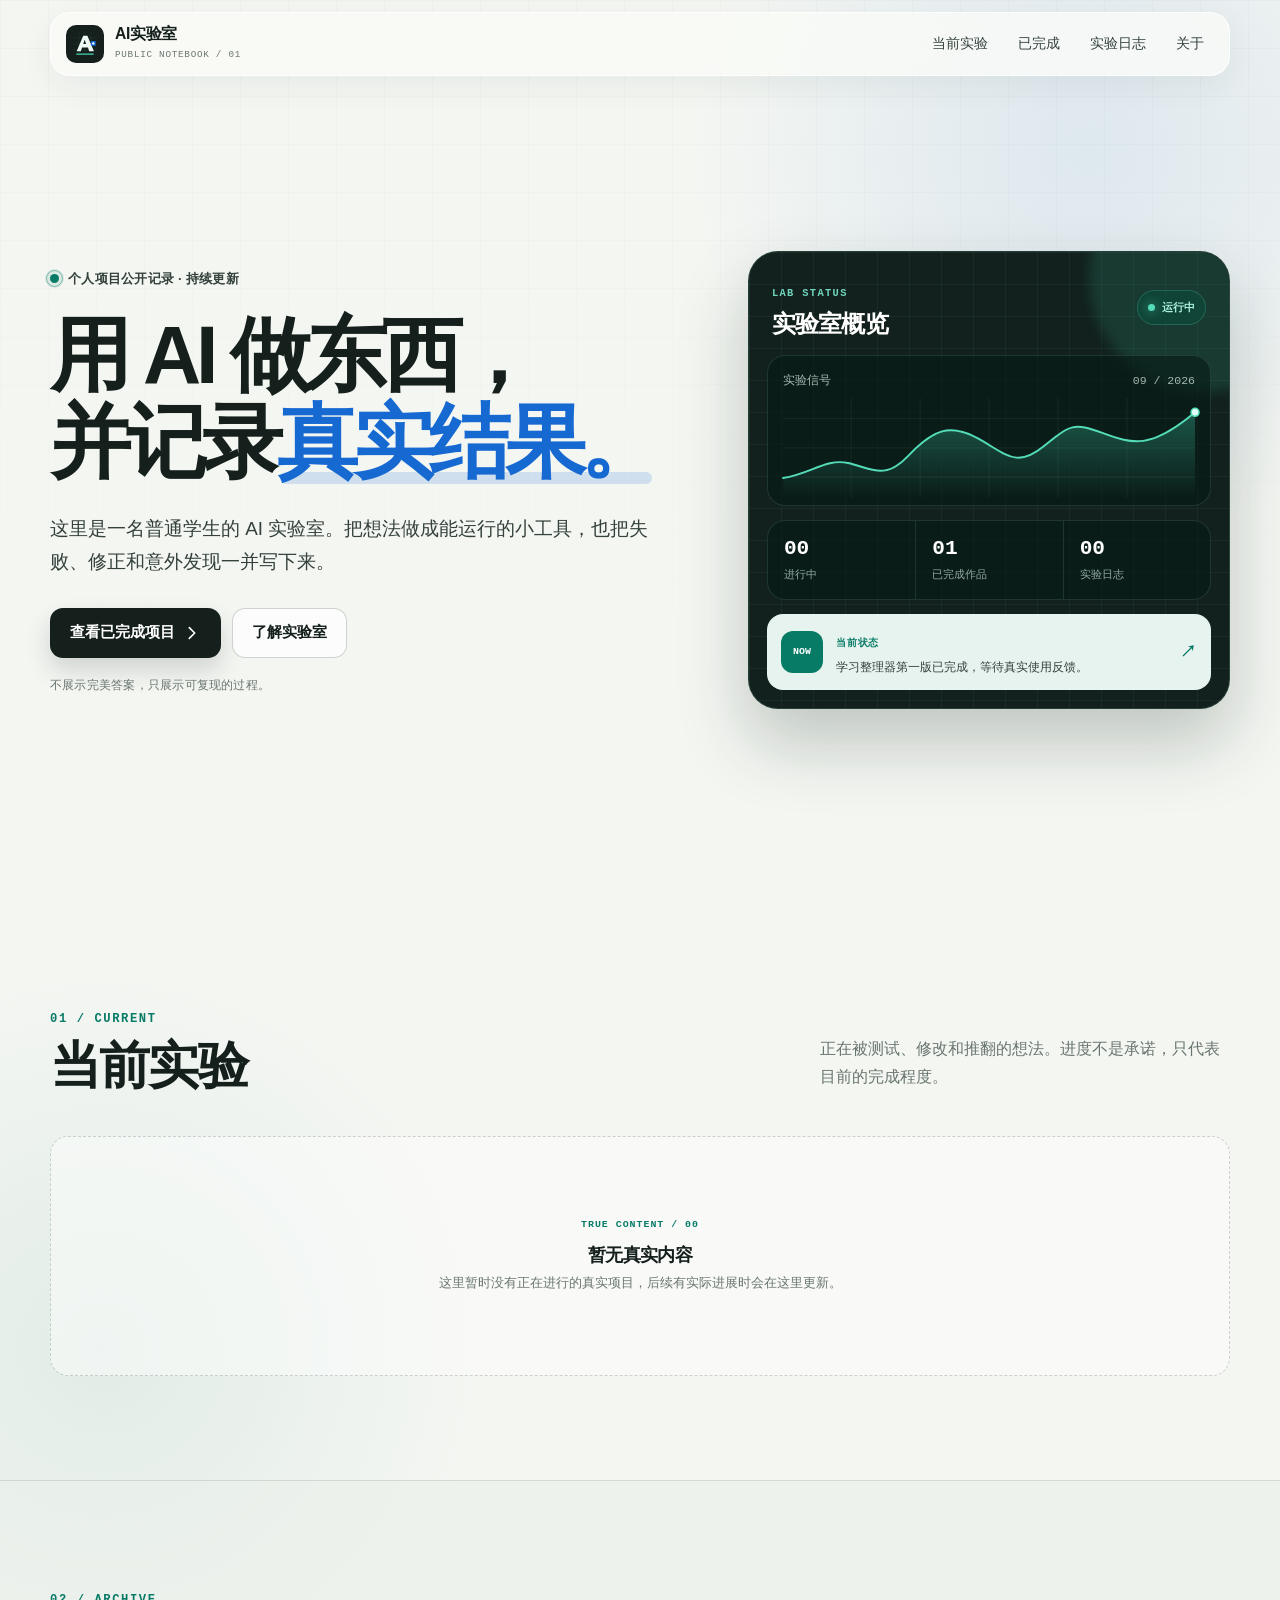
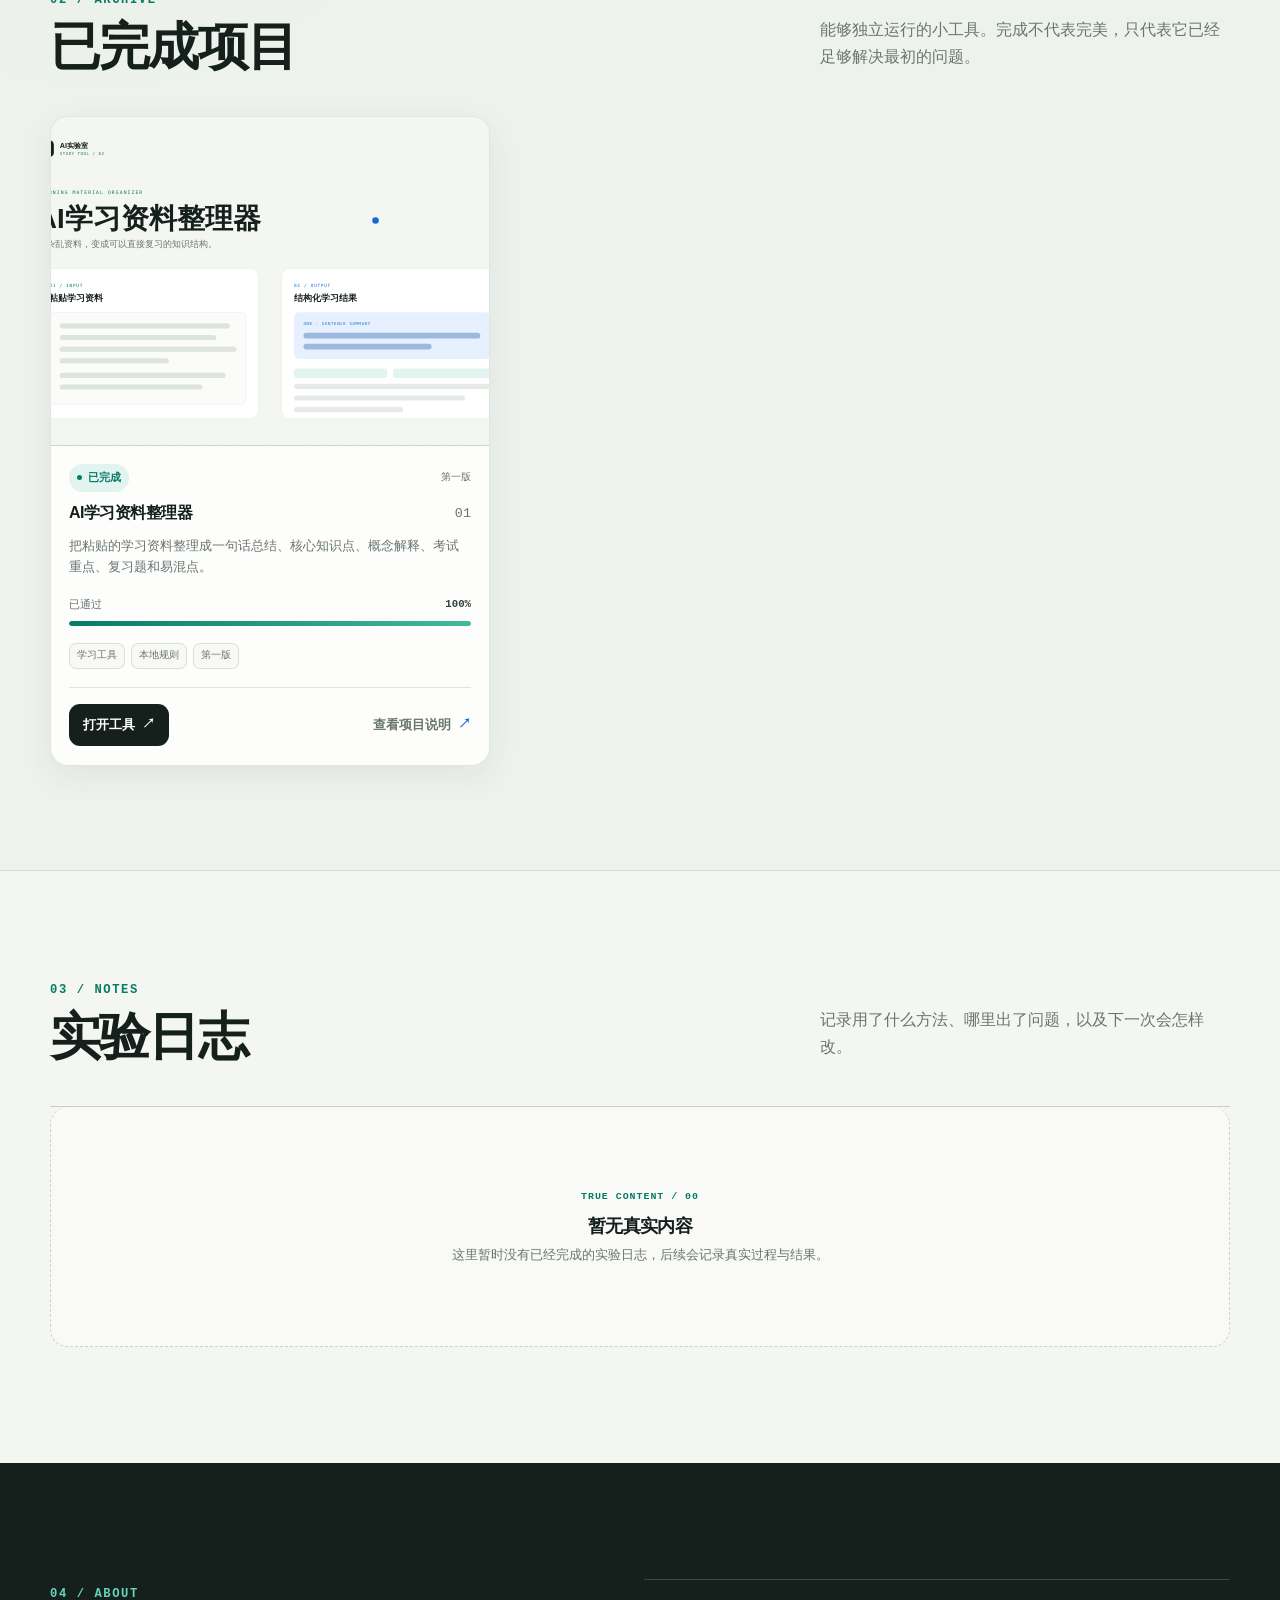
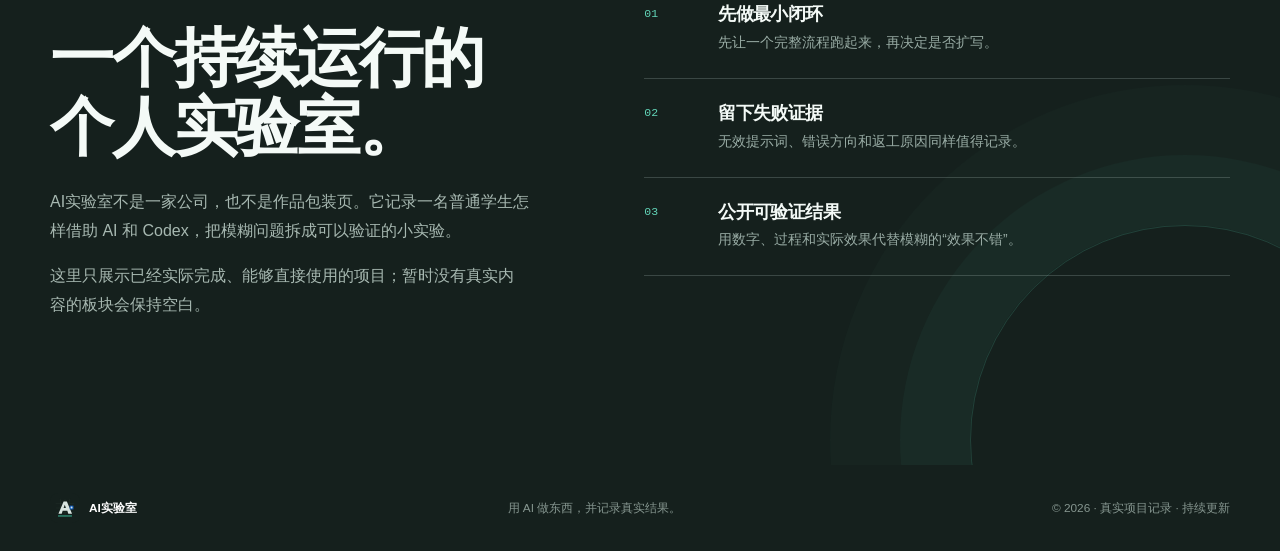
==== index.html @ aa726ea4 "Add files via upload" ====
<!doctype html>
<html lang="zh-CN">
<head>
  <meta charset="utf-8">
  <meta name="viewport" content="width=device-width, initial-scale=1">
  <meta name="theme-color" content="#f4f6f2">
  <meta name="description" content="AI实验室：用 AI 做东西，并记录真实结果。">
  <title>AI实验室｜用 AI 做东西，并记录真实结果</title>
  <link rel="icon" href="assets/logo-mark.svg" type="image/svg+xml">
  <link rel="stylesheet" href="styles.css">
</head>
<body>
  <a class="skip-link" href="#main-content">跳到主要内容</a>

  <div class="page-grid" aria-hidden="true"></div>

  <header class="site-header" id="top">
    <div class="container nav-wrap">
      <a class="brand" href="#home" aria-label="AI实验室首页">
        <img src="assets/logo-mark.svg" width="38" height="38" alt="">
        <span class="brand-text">
          <strong>AI实验室</strong>
          <small>PUBLIC NOTEBOOK / 01</small>
        </span>
      </a>

      <button class="menu-toggle" type="button" aria-expanded="false" aria-controls="site-nav">
        <span>目录</span>
        <svg viewBox="0 0 24 24" aria-hidden="true">
          <path d="M4 7h16M4 12h16M4 17h16"></path>
        </svg>
      </button>

      <nav class="site-nav" id="site-nav" aria-label="主导航">
        <a href="#projects">当前实验</a>
        <a href="#completed">已完成</a>
        <a href="#logs">实验日志</a>
        <a href="#about">关于</a>
      </nav>
    </div>
  </header>

  <main id="main-content">
    <section class="hero section-shell" id="home" aria-labelledby="hero-title">
      <div class="container hero-grid">
        <div class="hero-copy reveal">
          <div class="eyebrow"><span class="status-dot"></span>个人项目公开记录 · 持续更新</div>
          <h1 id="hero-title">
            用 AI 做东西，<br>
            并记录<span class="highlight">真实结果。</span>
          </h1>
          <p class="hero-intro">
            这里是一名普通学生的 AI 实验室。把想法做成能运行的小工具，也把失败、修正和意外发现一并写下来。
          </p>
          <div class="hero-actions">
            <a class="button button-primary" href="#completed">查看已完成项目
              <svg viewBox="0 0 20 20" aria-hidden="true"><path d="m7 4 6 6-6 6"></path></svg>
            </a>
            <a class="button button-secondary" href="#about">了解实验室</a>
          </div>
          <p class="hero-note">不展示完美答案，只展示可复现的过程。</p>
        </div>

        <div class="lab-board reveal" aria-label="实验室当前状态概览">
          <div class="board-header">
            <div>
              <span class="board-kicker">LAB STATUS</span>
              <h2>实验室概览</h2>
            </div>
            <span class="live-badge"><i></i>运行中</span>
          </div>

          <div class="signal-card">
            <div class="signal-meta">
              <span>实验信号</span>
              <span class="mono">09 / 2026</span>
            </div>
            <svg class="signal-chart" viewBox="0 0 520 126" role="img" aria-label="抽象实验信号折线图">
              <defs>
                <linearGradient id="chart-fill" x1="0" y1="0" x2="0" y2="1">
                  <stop offset="0%" stop-color="#40d3ae" stop-opacity=".32"></stop>
                  <stop offset="100%" stop-color="#40d3ae" stop-opacity="0"></stop>
                </linearGradient>
              </defs>
              <path class="chart-grid" d="M0 26h520M0 63h520M0 100h520M86 0v126M173 0v126M260 0v126M347 0v126M434 0v126"></path>
              <path class="chart-area" d="M0 101 C35 96 54 76 82 82 S128 105 158 73 S210 31 246 51 S295 89 329 61 S367 31 403 44 S462 67 520 18 V126 H0Z"></path>
              <path class="chart-line" d="M0 101 C35 96 54 76 82 82 S128 105 158 73 S210 31 246 51 S295 89 329 61 S367 31 403 44 S462 67 520 18"></path>
              <circle cx="520" cy="18" r="5"></circle>
            </svg>
          </div>

          <div class="board-metrics">
            <div>
              <strong data-metric="current">00</strong>
              <span>进行中</span>
            </div>
            <div>
              <strong data-metric="completed">01</strong>
              <span>已完成作品</span>
            </div>
            <div>
              <strong data-metric="logs">00</strong>
              <span>实验日志</span>
            </div>
          </div>

          <div class="board-task">
            <div class="task-index">NOW</div>
            <div>
              <span>当前状态</span>
              <p>学习整理器第一版已完成，等待真实使用反馈。</p>
            </div>
            <span class="task-arrow" aria-hidden="true">↗</span>
          </div>
        </div>
      </div>
    </section>

    <section class="section-shell" id="projects" aria-labelledby="projects-title">
      <div class="container">
        <div class="section-heading reveal">
          <div>
            <span class="section-index">01 / CURRENT</span>
            <h2 id="projects-title">当前实验</h2>
          </div>
          <p>正在被测试、修改和推翻的想法。进度不是承诺，只代表目前的完成程度。</p>
        </div>
        <div class="project-grid" id="project-grid"></div>
      </div>
    </section>

    <section class="section-shell completed-section" id="completed" aria-labelledby="completed-title">
      <div class="container">
        <div class="section-heading reveal">
          <div>
            <span class="section-index">02 / ARCHIVE</span>
            <h2 id="completed-title">已完成项目</h2>
          </div>
          <p>能够独立运行的小工具。完成不代表完美，只代表它已经足够解决最初的问题。</p>
        </div>
        <div class="project-grid project-grid-compact" id="completed-grid"></div>
      </div>
    </section>

    <section class="section-shell logs-section" id="logs" aria-labelledby="logs-title">
      <div class="container">
        <div class="section-heading reveal">
          <div>
            <span class="section-index">03 / NOTES</span>
            <h2 id="logs-title">实验日志</h2>
          </div>
          <p>记录用了什么方法、哪里出了问题，以及下一次会怎样改。</p>
        </div>
        <div class="log-list" id="log-list"></div>
      </div>
    </section>

    <section class="section-shell about-section" id="about" aria-labelledby="about-title">
      <div class="container about-grid">
        <div class="about-copy reveal">
          <span class="section-index">04 / ABOUT</span>
          <h2 id="about-title">一个持续运行的<br>个人实验室。</h2>
          <p>
            AI实验室不是一家公司，也不是作品包装页。它记录一名普通学生怎样借助 AI 和 Codex，把模糊问题拆成可以验证的小实验。
          </p>
          <p>
            这里只展示已经实际完成、能够直接使用的项目；暂时没有真实内容的板块会保持空白。
          </p>
        </div>
        <div class="principles reveal" aria-label="实验室原则">
          <article>
            <span class="principle-no">01</span>
            <div>
              <h3>先做最小闭环</h3>
              <p>先让一个完整流程跑起来，再决定是否扩写。</p>
            </div>
          </article>
          <article>
            <span class="principle-no">02</span>
            <div>
              <h3>留下失败证据</h3>
              <p>无效提示词、错误方向和返工原因同样值得记录。</p>
            </div>
          </article>
          <article>
            <span class="principle-no">03</span>
            <div>
              <h3>公开可验证结果</h3>
              <p>用数字、过程和实际效果代替模糊的“效果不错”。</p>
            </div>
          </article>
        </div>
      </div>
    </section>
  </main>

  <footer class="site-footer">
    <div class="container footer-inner">
      <div class="footer-brand">
        <img src="assets/logo-mark.svg" width="30" height="30" alt="">
        <span>AI实验室</span>
      </div>
      <p>用 AI 做东西，并记录真实结果。</p>
      <span>© <span id="current-year">2026</span> · 真实项目记录 · 持续更新</span>
    </div>
  </footer>

  <dialog class="detail-dialog" id="detail-dialog" aria-labelledby="dialog-title">
    <div class="dialog-shell">
      <button class="dialog-close" type="button" aria-label="关闭详情">
        <svg viewBox="0 0 24 24" aria-hidden="true"><path d="M6 6l12 12M18 6 6 18"></path></svg>
      </button>
      <div id="dialog-content"></div>
    </div>
  </dialog>

  <noscript>
    <div class="noscript-note">这个页面需要启用 JavaScript 才能展示项目与日志内容。</div>
  </noscript>

  <script src="app.js"></script>
</body>
</html>
---- styles.css ----
:root {
  color-scheme: light;
  --bg: #f4f6f2;
  --bg-deep: #e9eee8;
  --surface: rgba(255, 255, 255, 0.84);
  --surface-solid: #ffffff;
  --ink: #15201d;
  --ink-soft: #34413c;
  --muted: #69756f;
  --line: rgba(24, 45, 38, 0.12);
  --line-strong: rgba(24, 45, 38, 0.2);
  --blue: #1769d2;
  --blue-soft: #e7f0ff;
  --green: #087b67;
  --green-soft: #e2f4ef;
  --amber: #9a5c09;
  --amber-soft: #fff2d9;
  --shadow-sm: 0 10px 32px rgba(28, 50, 42, 0.07);
  --shadow-lg: 0 30px 80px rgba(21, 44, 36, 0.18);
  --radius-sm: 12px;
  --radius-md: 18px;
  --radius-lg: 30px;
  --container: 1180px;
  --font-sans: "Segoe UI Variable", "Segoe UI", "PingFang SC", "Microsoft YaHei", "Noto Sans SC", sans-serif;
  --font-mono: "Cascadia Code", "SFMono-Regular", Consolas, "Liberation Mono", monospace;
}

*,
*::before,
*::after {
  box-sizing: border-box;
}

html {
  scroll-behavior: smooth;
  scroll-padding-top: 96px;
}

body {
  min-width: 320px;
  margin: 0;
  overflow-x: hidden;
  background:
    radial-gradient(circle at 85% 4%, rgba(23, 105, 210, 0.1), transparent 25rem),
    radial-gradient(circle at 8% 36%, rgba(8, 123, 103, 0.08), transparent 24rem),
    var(--bg);
  color: var(--ink);
  font-family: var(--font-sans);
  font-size: 16px;
  line-height: 1.65;
  -webkit-font-smoothing: antialiased;
  text-rendering: optimizeLegibility;
}

body.nav-open {
  overflow: hidden;
}

button,
a {
  -webkit-tap-highlight-color: transparent;
}

button {
  font: inherit;
}

a {
  color: inherit;
  text-decoration: none;
}

img,
svg {
  display: block;
}

h1,
h2,
h3,
p {
  margin-top: 0;
}

h1,
h2,
h3 {
  line-height: 1.08;
  letter-spacing: -0.035em;
}

p {
  color: var(--muted);
}

::selection {
  background: #cce9e1;
  color: var(--ink);
}

:focus-visible {
  outline: 3px solid rgba(23, 105, 210, 0.48);
  outline-offset: 4px;
}

.skip-link {
  position: fixed;
  top: 10px;
  left: 16px;
  z-index: 200;
  padding: 10px 14px;
  border-radius: 10px;
  background: var(--ink);
  color: #fff;
  transform: translateY(-160%);
  transition: transform 160ms ease;
}

.skip-link:focus {
  transform: translateY(0);
}

.page-grid {
  position: fixed;
  inset: 0;
  z-index: -1;
  pointer-events: none;
  background-image:
    linear-gradient(rgba(20, 50, 40, 0.035) 1px, transparent 1px),
    linear-gradient(90deg, rgba(20, 50, 40, 0.035) 1px, transparent 1px);
  background-size: 48px 48px;
  mask-image: linear-gradient(to bottom, rgba(0, 0, 0, 0.72), transparent 74%);
}

.container {
  width: min(calc(100% - 40px), var(--container));
  margin-inline: auto;
}

.section-shell {
  position: relative;
  padding: 104px 0;
  scroll-margin-top: 84px;
}

.section-heading {
  display: grid;
  grid-template-columns: minmax(0, 1.15fr) minmax(260px, 0.65fr);
  gap: 44px;
  align-items: end;
  margin-bottom: 42px;
}

.section-heading h2 {
  margin: 8px 0 0;
  font-size: clamp(2.15rem, 4vw, 3.7rem);
  font-weight: 680;
}

.section-heading > p {
  max-width: 520px;
  margin: 0 0 4px auto;
  font-size: 1.03rem;
}

.section-index,
.board-kicker {
  color: var(--green);
  font-family: var(--font-mono);
  font-size: 0.76rem;
  font-weight: 700;
  letter-spacing: 0.13em;
  text-transform: uppercase;
}

.site-header {
  position: sticky;
  top: 0;
  z-index: 50;
  padding: 12px 0;
}

.nav-wrap {
  position: relative;
  display: flex;
  min-height: 64px;
  align-items: center;
  justify-content: space-between;
  padding: 9px 12px 9px 15px;
  border: 1px solid rgba(255, 255, 255, 0.82);
  border-radius: 20px;
  background: rgba(250, 252, 248, 0.78);
  box-shadow: 0 10px 32px rgba(21, 44, 36, 0.06);
  backdrop-filter: blur(18px) saturate(1.25);
}

.brand {
  display: inline-flex;
  min-width: 0;
  align-items: center;
  gap: 11px;
  border-radius: 12px;
}

.brand img {
  flex: 0 0 auto;
}

.brand-text {
  display: flex;
  min-width: 0;
  flex-direction: column;
}

.brand-text strong {
  font-size: 0.98rem;
  line-height: 1.2;
  letter-spacing: -0.02em;
}

.brand-text small {
  margin-top: 3px;
  color: var(--muted);
  font-family: var(--font-mono);
  font-size: 0.58rem;
  letter-spacing: 0.08em;
}

.site-nav {
  display: flex;
  align-items: center;
  gap: 4px;
}

.site-nav a {
  display: inline-flex;
  min-height: 42px;
  align-items: center;
  padding: 0 13px;
  border-radius: 11px;
  color: var(--ink-soft);
  font-size: 0.9rem;
  font-weight: 560;
  transition: background 160ms ease, color 160ms ease;
}

.site-nav a:hover,
.site-nav a:focus-visible {
  background: #e9eeea;
  color: var(--ink);
}

.menu-toggle {
  display: none;
  min-width: 88px;
  min-height: 44px;
  align-items: center;
  justify-content: center;
  gap: 9px;
  border: 1px solid var(--line);
  border-radius: 12px;
  background: var(--surface-solid);
  color: var(--ink);
  cursor: pointer;
}

.menu-toggle svg {
  width: 18px;
  fill: none;
  stroke: currentColor;
  stroke-linecap: round;
  stroke-width: 1.8;
}

.hero {
  min-height: calc(100svh - 88px);
  display: flex;
  align-items: center;
  padding-top: 58px;
  padding-bottom: 86px;
}

.hero-grid {
  display: grid;
  grid-template-columns: minmax(0, 1.06fr) minmax(390px, 0.84fr);
  gap: clamp(46px, 7vw, 94px);
  align-items: center;
}

.eyebrow {
  display: inline-flex;
  align-items: center;
  gap: 9px;
  margin-bottom: 22px;
  color: var(--ink-soft);
  font-size: 0.82rem;
  font-weight: 650;
  letter-spacing: 0.02em;
}

.status-dot {
  position: relative;
  width: 9px;
  height: 9px;
  border-radius: 50%;
  background: var(--green);
  box-shadow: 0 0 0 5px rgba(8, 123, 103, 0.1);
}

.status-dot::after {
  position: absolute;
  inset: -4px;
  border: 1px solid rgba(8, 123, 103, 0.45);
  border-radius: inherit;
  content: "";
  animation: status-pulse 2.4s ease-out infinite;
}

@keyframes status-pulse {
  0% { transform: scale(0.7); opacity: 0.75; }
  80%, 100% { transform: scale(1.8); opacity: 0; }
}

.hero h1 {
  max-width: 760px;
  margin-bottom: 26px;
  font-size: clamp(3rem, 6.3vw, 6rem);
  font-weight: 690;
  letter-spacing: -0.065em;
}

.highlight {
  position: relative;
  display: inline-block;
  color: var(--blue);
}

.highlight::after {
  position: absolute;
  right: 0.05em;
  bottom: 0.02em;
  left: 0.03em;
  z-index: -1;
  height: 0.15em;
  border-radius: 999px;
  background: rgba(23, 105, 210, 0.16);
  content: "";
}

.hero-intro {
  max-width: 620px;
  margin-bottom: 30px;
  color: var(--ink-soft);
  font-size: clamp(1.03rem, 1.5vw, 1.18rem);
  line-height: 1.75;
}

.hero-actions {
  display: flex;
  flex-wrap: wrap;
  gap: 11px;
}

.button {
  display: inline-flex;
  min-height: 50px;
  align-items: center;
  justify-content: center;
  gap: 8px;
  padding: 0 19px;
  border: 1px solid transparent;
  border-radius: 13px;
  font-size: 0.94rem;
  font-weight: 650;
  transition: transform 160ms ease, box-shadow 160ms ease, background 160ms ease, border-color 160ms ease;
}

.button svg {
  width: 18px;
  fill: none;
  stroke: currentColor;
  stroke-linecap: round;
  stroke-linejoin: round;
  stroke-width: 1.8;
}

.button:hover {
  transform: translateY(-2px);
}

.button-primary {
  background: var(--ink);
  color: #fff;
  box-shadow: 0 12px 25px rgba(21, 32, 29, 0.16);
}

.button-primary:hover {
  box-shadow: 0 16px 32px rgba(21, 32, 29, 0.22);
}

.button-secondary {
  border-color: var(--line-strong);
  background: rgba(255, 255, 255, 0.66);
  color: var(--ink);
}

.button-secondary:hover {
  border-color: rgba(24, 45, 38, 0.35);
  background: #fff;
}

.hero-note {
  margin: 18px 0 0;
  font-family: var(--font-mono);
  font-size: 0.72rem;
  letter-spacing: 0.02em;
}

.lab-board {
  position: relative;
  overflow: hidden;
  padding: 18px;
  border: 1px solid rgba(154, 223, 202, 0.15);
  border-radius: var(--radius-lg);
  background:
    linear-gradient(rgba(84, 134, 119, 0.1) 1px, transparent 1px),
    linear-gradient(90deg, rgba(84, 134, 119, 0.1) 1px, transparent 1px),
    #12211d;
  background-size: 32px 32px;
  color: #ecf7f2;
  box-shadow: 0 34px 70px rgba(13, 39, 31, 0.23);
}

.lab-board::before {
  position: absolute;
  top: -90px;
  right: -90px;
  width: 230px;
  height: 230px;
  border-radius: 50%;
  background: rgba(64, 211, 174, 0.14);
  filter: blur(6px);
  content: "";
}

.board-header,
.signal-meta,
.board-task {
  position: relative;
}

.board-header {
  display: flex;
  align-items: center;
  justify-content: space-between;
  gap: 16px;
  padding: 8px 5px 18px;
}

.board-kicker {
  color: #6fd6bd;
  font-size: 0.65rem;
}

.board-header h2 {
  margin: 6px 0 0;
  color: #fff;
  font-size: 1.5rem;
  font-weight: 620;
}

.live-badge {
  display: inline-flex;
  align-items: center;
  gap: 7px;
  padding: 7px 10px;
  border: 1px solid rgba(117, 231, 199, 0.2);
  border-radius: 999px;
  background: rgba(13, 72, 58, 0.72);
  color: #a9f0dd;
  font-size: 0.7rem;
  font-weight: 700;
}

.live-badge i {
  width: 7px;
  height: 7px;
  border-radius: 50%;
  background: #54dcb8;
  box-shadow: 0 0 12px rgba(84, 220, 184, 0.9);
}

.signal-card {
  position: relative;
  padding: 15px 15px 8px;
  border: 1px solid rgba(171, 229, 211, 0.13);
  border-radius: 18px;
  background: rgba(7, 27, 22, 0.62);
}

.signal-meta {
  display: flex;
  align-items: center;
  justify-content: space-between;
  color: #a4b7b0;
  font-size: 0.72rem;
}

.mono {
  font-family: var(--font-mono);
}

.signal-chart {
  width: 100%;
  margin-top: 8px;
  overflow: visible;
}

.signal-chart .chart-grid {
  fill: none;
  stroke: rgba(169, 217, 202, 0.1);
  stroke-width: 1;
}

.signal-chart .chart-area {
  fill: url(#chart-fill);
}

.signal-chart .chart-line {
  fill: none;
  stroke: #54dcb8;
  stroke-linecap: round;
  stroke-width: 2.4;
}

.signal-chart circle {
  fill: #e4fff7;
  stroke: #54dcb8;
  stroke-width: 2;
}

.board-metrics {
  display: grid;
  grid-template-columns: repeat(3, 1fr);
  margin: 14px 0;
  border: 1px solid rgba(171, 229, 211, 0.13);
  border-radius: 18px;
  background: rgba(7, 27, 22, 0.62);
}

.board-metrics > div {
  display: flex;
  min-width: 0;
  flex-direction: column;
  padding: 16px;
}

.board-metrics > div + div {
  border-left: 1px solid rgba(171, 229, 211, 0.13);
}

.board-metrics strong {
  color: #fff;
  font-family: var(--font-mono);
  font-size: 1.32rem;
  line-height: 1.1;
}

.board-metrics span {
  margin-top: 5px;
  color: #91aaa1;
  font-size: 0.67rem;
}

.board-task {
  display: grid;
  grid-template-columns: auto minmax(0, 1fr) auto;
  gap: 13px;
  align-items: center;
  padding: 14px;
  border-radius: 16px;
  background: #e7f3ee;
  color: var(--ink);
}

.task-index {
  display: grid;
  width: 42px;
  height: 42px;
  place-items: center;
  border-radius: 12px;
  background: var(--green);
  color: #fff;
  font-family: var(--font-mono);
  font-size: 0.62rem;
  font-weight: 700;
}

.board-task span {
  color: var(--green);
  font-family: var(--font-mono);
  font-size: 0.62rem;
  font-weight: 700;
  letter-spacing: 0.08em;
}

.board-task p {
  margin: 3px 0 0;
  color: var(--ink-soft);
  font-size: 0.78rem;
  line-height: 1.45;
}

.task-arrow {
  color: var(--green) !important;
  font-family: var(--font-sans) !important;
  font-size: 1rem !important;
}

.project-grid {
  display: grid;
  grid-template-columns: repeat(3, minmax(0, 1fr));
  gap: 18px;
}

.project-grid-compact {
  grid-template-columns: minmax(0, 440px);
}

.project-card {
  display: flex;
  min-width: 0;
  flex-direction: column;
  overflow: hidden;
  border: 1px solid var(--line);
  border-radius: var(--radius-md);
  background: var(--surface);
  box-shadow: var(--shadow-sm);
  transition: transform 200ms ease, box-shadow 200ms ease, border-color 200ms ease;
}

.project-card:hover {
  border-color: rgba(24, 45, 38, 0.2);
  box-shadow: 0 20px 44px rgba(23, 49, 40, 0.11);
  transform: translateY(-5px);
}

.project-visual {
  position: relative;
  overflow: hidden;
  aspect-ratio: 16 / 9;
  border-bottom: 1px solid var(--line);
  background: #e7ebe7;
}

.project-grid-compact .project-visual {
  aspect-ratio: 4 / 3;
}

.project-visual img {
  width: 100%;
  height: 100%;
  object-fit: cover;
  transition: transform 400ms cubic-bezier(.2, .8, .2, 1);
}

.project-card:hover .project-visual img {
  transform: scale(1.025);
}

.project-body {
  display: flex;
  flex: 1;
  flex-direction: column;
  padding: 20px;
}

.project-meta,
.project-title-row,
.card-footer {
  display: flex;
  align-items: center;
  justify-content: space-between;
  gap: 12px;
}

.project-meta {
  margin-bottom: 11px;
}

.status-pill {
  display: inline-flex;
  align-items: center;
  gap: 6px;
  padding: 5px 8px;
  border-radius: 999px;
  background: var(--blue-soft);
  color: var(--blue);
  font-size: 0.67rem;
  font-weight: 750;
}

.status-pill.completed {
  background: var(--green-soft);
  color: var(--green);
}

.status-pill::before {
  width: 5px;
  height: 5px;
  border-radius: 50%;
  background: currentColor;
  content: "";
}

.duration {
  color: var(--muted);
  font-family: var(--font-mono);
  font-size: 0.65rem;
}

.project-title-row {
  align-items: flex-start;
  margin-bottom: 10px;
}

.project-card h3 {
  margin: 0;
  font-size: 1.18rem;
  font-weight: 680;
}

.project-arrow {
  flex: 0 0 auto;
  color: var(--muted);
  font-family: var(--font-mono);
  font-size: 0.84rem;
}

.project-summary {
  margin-bottom: 18px;
  font-size: 0.88rem;
  line-height: 1.68;
}

.progress-block {
  margin-top: auto;
  margin-bottom: 17px;
}

.progress-label {
  display: flex;
  align-items: center;
  justify-content: space-between;
  margin-bottom: 7px;
  color: var(--muted);
  font-size: 0.67rem;
}

.progress-label span:last-child {
  color: var(--ink-soft);
  font-family: var(--font-mono);
  font-weight: 700;
}

.progress-track {
  height: 5px;
  overflow: hidden;
  border-radius: 999px;
  background: #e5eae6;
}

.progress-track i {
  display: block;
  width: var(--progress, 0%);
  height: 100%;
  border-radius: inherit;
  background: linear-gradient(90deg, var(--blue), #2c9bda);
  transform-origin: left;
  animation: progress-in 900ms cubic-bezier(.2, .8, .2, 1) both;
}

.status-pill.completed + .project-arrow {
  display: none;
}

.project-card.completed-card .progress-track i {
  background: linear-gradient(90deg, var(--green), #43b99a);
}

@keyframes progress-in {
  from { transform: scaleX(0); }
  to { transform: scaleX(1); }
}

.tag-list {
  display: flex;
  flex-wrap: wrap;
  gap: 6px;
}

.tag {
  padding: 4px 7px;
  border: 1px solid var(--line);
  border-radius: 7px;
  background: rgba(247, 249, 246, 0.88);
  color: var(--muted);
  font-family: var(--font-mono);
  font-size: 0.6rem;
}

.card-footer {
  margin-top: 18px;
  padding-top: 15px;
  border-top: 1px solid var(--line);
}

.card-open {
  display: inline-flex;
  min-height: 44px;
  align-items: center;
  gap: 7px;
  padding: 0;
  border: 0;
  background: transparent;
  color: var(--ink);
  font-size: 0.82rem;
  font-weight: 700;
  cursor: pointer;
}

.card-open::after {
  color: var(--blue);
  content: "↗";
  font-family: var(--font-mono);
  transition: transform 160ms ease;
}

.card-open-primary {
  min-height: 42px;
  padding: 0 14px;
  border-radius: 11px;
  background: var(--ink);
  color: #fff;
  transition: background 160ms ease, transform 160ms ease;
}

.card-open-primary::after {
  color: inherit;
}

.card-open-primary:hover {
  background: var(--blue);
  transform: translateY(-1px);
}

.card-detail {
  color: var(--muted);
}

.card-actions {
  display: flex;
  width: 100%;
  flex-wrap: wrap;
  align-items: center;
  justify-content: space-between;
  gap: 10px;
}

.section-empty {
  display: flex;
  min-height: 240px;
  grid-column: 1 / -1;
  align-items: center;
  justify-content: center;
  flex-direction: column;
  padding: 34px 24px;
  border: 1px dashed var(--line-strong);
  border-radius: var(--radius-md);
  background: rgba(255, 255, 255, 0.45);
  text-align: center;
}

.section-empty-index {
  color: var(--green);
  font-family: var(--font-mono);
  font-size: 0.62rem;
  font-weight: 700;
  letter-spacing: 0.1em;
}

.section-empty h3 {
  margin: 11px 0 8px;
  font-size: 1.14rem;
}

.section-empty p {
  max-width: 520px;
  margin: 0;
  font-size: 0.82rem;
}

.log-list .section-empty {
  border-top: 0;
}

.dialog-log-mark {
  display: grid;
  min-height: 320px;
  place-items: center;
  background:
    linear-gradient(rgba(84, 134, 119, 0.08) 1px, transparent 1px),
    linear-gradient(90deg, rgba(84, 134, 119, 0.08) 1px, transparent 1px),
    #e8f2ed;
  background-size: 30px 30px;
}

.dialog-log-mark span {
  display: grid;
  width: 92px;
  height: 92px;
  place-items: center;
  border-radius: 26px;
  background: var(--ink);
  color: #fff;
  font-family: var(--font-mono);
  font-size: 0.72rem;
  font-weight: 700;
  letter-spacing: 0.12em;
}

.card-open:hover::after {
  transform: translate(2px, -2px);
}

.completed-section {
  border-top: 1px solid var(--line);
  border-bottom: 1px solid var(--line);
  background: rgba(234, 239, 234, 0.56);
}

.project-grid-compact .project-body {
  padding: 18px;
}

.project-grid-compact h3 {
  font-size: 1rem;
  line-height: 1.3;
}

.project-grid-compact .project-summary {
  font-size: 0.81rem;
}

.logs-section {
  padding-bottom: 116px;
}

.log-list {
  border-top: 1px solid var(--line-strong);
}

.log-item {
  display: grid;
  width: 100%;
  min-height: 122px;
  grid-template-columns: 132px minmax(0, 1fr) auto;
  gap: 28px;
  align-items: center;
  padding: 24px 8px;
  border: 0;
  border-bottom: 1px solid var(--line);
  background: transparent;
  color: inherit;
  text-align: left;
  cursor: pointer;
  transition: padding 180ms ease, background 180ms ease;
}

.log-item:hover {
  padding-right: 18px;
  padding-left: 18px;
  background: rgba(255, 255, 255, 0.58);
}

.log-date {
  color: var(--muted);
  font-family: var(--font-mono);
  font-size: 0.7rem;
  letter-spacing: 0.03em;
}

.log-main {
  display: block;
  min-width: 0;
}

.log-main strong {
  display: block;
  margin-bottom: 5px;
  color: var(--ink);
  font-size: 1.08rem;
  line-height: 1.4;
  letter-spacing: -0.025em;
}

.log-main span {
  display: block;
  color: var(--muted);
  font-size: 0.83rem;
  line-height: 1.55;
}

.log-arrow {
  display: grid;
  width: 40px;
  height: 40px;
  place-items: center;
  border: 1px solid var(--line);
  border-radius: 50%;
  color: var(--blue);
  font-family: var(--font-mono);
  transition: transform 180ms ease, background 180ms ease, color 180ms ease;
}

.log-item:hover .log-arrow {
  background: var(--blue);
  color: #fff;
  transform: translateX(4px);
}

.about-section {
  overflow: hidden;
  padding-top: 116px;
  padding-bottom: 130px;
  background: var(--ink);
  color: #f4faf7;
}

.about-section::after {
  position: absolute;
  right: -120px;
  bottom: -190px;
  width: 430px;
  height: 430px;
  border: 1px solid rgba(89, 217, 182, 0.18);
  border-radius: 50%;
  box-shadow: 0 0 0 70px rgba(89, 217, 182, 0.035), 0 0 0 140px rgba(89, 217, 182, 0.025);
  content: "";
}

.about-grid {
  position: relative;
  z-index: 1;
  display: grid;
  grid-template-columns: minmax(0, 0.9fr) minmax(390px, 1.1fr);
  gap: clamp(50px, 9vw, 120px);
  align-items: start;
}

.about-copy .section-index {
  color: #62d4b8;
}

.about-copy h2 {
  margin: 18px 0 25px;
  font-size: clamp(2.4rem, 5vw, 4.7rem);
  font-weight: 640;
}

.about-copy p {
  max-width: 560px;
  color: #a7b8b1;
  font-size: 1rem;
  line-height: 1.82;
}

.principles {
  border-top: 1px solid rgba(228, 247, 240, 0.18);
}

.principles article {
  display: grid;
  grid-template-columns: 54px minmax(0, 1fr);
  gap: 20px;
  padding: 24px 0;
  border-bottom: 1px solid rgba(228, 247, 240, 0.18);
}

.principle-no {
  color: #62d4b8;
  font-family: var(--font-mono);
  font-size: 0.72rem;
}

.principles h3 {
  margin-bottom: 7px;
  font-size: 1.14rem;
  font-weight: 620;
}

.principles p {
  margin: 0;
  color: #98aba4;
  font-size: 0.87rem;
}

.site-footer {
  padding: 28px 0;
  background: var(--ink);
  color: #fff;
}

.footer-inner {
  display: flex;
  align-items: center;
  justify-content: space-between;
  gap: 20px;
  color: #85958f;
  font-size: 0.74rem;
}

.footer-inner p {
  margin: 0;
  color: #85958f;
  font-size: inherit;
}

.footer-brand {
  display: inline-flex;
  align-items: center;
  gap: 9px;
  color: #fff;
  font-weight: 650;
}

.footer-brand img {
  opacity: 0.9;
}

.detail-dialog {
  width: min(920px, calc(100% - 32px));
  max-height: min(88svh, 900px);
  margin: auto;
  padding: 0;
  overflow: visible;
  border: 0;
  border-radius: 26px;
  background: transparent;
  color: var(--ink);
  box-shadow: var(--shadow-lg);
}

.detail-dialog::backdrop {
  background: rgba(10, 20, 17, 0.62);
  backdrop-filter: blur(8px);
}

.detail-dialog[open] {
  animation: dialog-in 220ms cubic-bezier(.2, .8, .2, 1) both;
}

@keyframes dialog-in {
  from { opacity: 0; transform: translateY(16px) scale(0.985); }
  to { opacity: 1; transform: translateY(0) scale(1); }
}

.dialog-shell {
  position: relative;
  max-height: min(88svh, 900px);
  overflow: auto;
  border: 1px solid rgba(255, 255, 255, 0.78);
  border-radius: inherit;
  background: var(--surface-solid);
  overscroll-behavior: contain;
}

.dialog-close {
  position: sticky;
  top: 14px;
  z-index: 3;
  display: grid;
  width: 46px;
  height: 46px;
  margin: 14px 14px -60px auto;
  place-items: center;
  border: 1px solid var(--line);
  border-radius: 50%;
  background: rgba(255, 255, 255, 0.9);
  color: var(--ink);
  box-shadow: 0 8px 24px rgba(21, 44, 36, 0.12);
  cursor: pointer;
  backdrop-filter: blur(10px);
}

.dialog-close svg {
  width: 20px;
  fill: none;
  stroke: currentColor;
  stroke-linecap: round;
  stroke-width: 1.8;
}

.dialog-hero {
  display: grid;
  grid-template-columns: 1.05fr 0.95fr;
  gap: 0;
  border-bottom: 1px solid var(--line);
}

.dialog-hero img {
  width: 100%;
  height: 100%;
  min-height: 320px;
  object-fit: cover;
}

.dialog-hero-copy {
  padding: 52px 40px 38px;
}

.dialog-eyebrow {
  color: var(--green);
  font-family: var(--font-mono);
  font-size: 0.68rem;
  font-weight: 700;
  letter-spacing: 0.1em;
}

.dialog-hero-copy h2 {
  margin: 14px 0 15px;
  font-size: clamp(2rem, 4vw, 3.3rem);
  font-weight: 650;
}

.dialog-hero-copy > p {
  margin-bottom: 22px;
  font-size: 0.93rem;
}

.dialog-body {
  display: grid;
  grid-template-columns: minmax(0, 1fr) 250px;
  gap: 36px;
  padding: 34px 40px 42px;
}

.dialog-body h3 {
  margin: 0 0 12px;
  font-size: 1rem;
}

.dialog-body p {
  margin-bottom: 14px;
  font-size: 0.91rem;
  line-height: 1.78;
}

.dialog-sidebar {
  padding-left: 24px;
  border-left: 1px solid var(--line);
}

.detail-list {
  margin: 0;
}

.detail-list > div {
  padding: 13px 0;
  border-bottom: 1px solid var(--line);
}

.detail-list dt {
  margin-bottom: 4px;
  color: var(--muted);
  font-size: 0.67rem;
}

.detail-list dd {
  margin: 0;
  color: var(--ink-soft);
  font-size: 0.84rem;
  line-height: 1.55;
}

.detail-progress {
  margin-top: 20px;
}

.noscript-note {
  position: fixed;
  right: 16px;
  bottom: 16px;
  z-index: 100;
  max-width: 340px;
  padding: 14px 18px;
  border: 1px solid var(--line);
  border-radius: 12px;
  background: #fff;
  box-shadow: var(--shadow-sm);
  color: var(--ink);
  font-size: 0.85rem;
}

.reveal {
  opacity: 0;
  transform: translateY(18px);
  transition: opacity 600ms ease, transform 600ms cubic-bezier(.2, .8, .2, 1);
}

.reveal.is-visible {
  opacity: 1;
  transform: translateY(0);
}

@media (prefers-reduced-motion: reduce) {
  html {
    scroll-behavior: auto;
  }

  *,
  *::before,
  *::after {
    scroll-behavior: auto !important;
    animation-duration: 0.01ms !important;
    animation-iteration-count: 1 !important;
    transition-duration: 0.01ms !important;
  }

  .reveal {
    opacity: 1;
    transform: none;
  }
}

@media (max-width: 1060px) {
  .hero-grid {
    grid-template-columns: minmax(0, 1fr) minmax(340px, 0.8fr);
    gap: 44px;
  }

  .project-grid-compact {
    grid-template-columns: minmax(0, 440px);
  }

  .about-grid {
    grid-template-columns: 0.85fr 1.15fr;
    gap: 54px;
  }
}

@media (max-width: 860px) {
  .container {
    width: min(calc(100% - 32px), var(--container));
  }

  .section-shell {
    padding: 78px 0;
  }

  .site-nav {
    position: absolute;
    top: calc(100% + 8px);
    right: 0;
    left: 0;
    display: grid;
    gap: 4px;
    padding: 10px;
    border: 1px solid var(--line);
    border-radius: 16px;
    background: rgba(252, 253, 250, 0.97);
    box-shadow: var(--shadow-sm);
    opacity: 0;
    pointer-events: none;
    transform: translateY(-8px);
    transition: opacity 160ms ease, transform 160ms ease;
    backdrop-filter: blur(16px);
  }

  .site-nav.is-open {
    opacity: 1;
    pointer-events: auto;
    transform: translateY(0);
  }

  .site-nav a {
    min-height: 48px;
    padding: 0 14px;
  }

  .menu-toggle {
    display: inline-flex;
  }

  .hero {
    min-height: auto;
    padding-top: 42px;
  }

  .hero-grid,
  .about-grid {
    grid-template-columns: 1fr;
  }

  .hero-grid {
    gap: 48px;
  }

  .lab-board {
    max-width: 680px;
  }

  .section-heading {
    grid-template-columns: 1fr;
    gap: 18px;
  }

  .section-heading > p {
    margin-left: 0;
  }

  .project-grid {
    grid-template-columns: repeat(2, minmax(0, 1fr));
  }

  .project-grid-compact {
    grid-template-columns: 1fr;
    max-width: 440px;
  }

  .project-grid > :last-child:nth-child(odd) {
    grid-column: 1 / -1;
  }

  .about-grid {
    gap: 48px;
  }

  .dialog-hero {
    grid-template-columns: 1fr;
  }

  .dialog-hero img {
    min-height: 260px;
    max-height: 340px;
  }

  .dialog-hero-copy {
    padding: 34px 28px 30px;
  }
}

@media (max-width: 620px) {
  html {
    scroll-padding-top: 82px;
  }

  .container {
    width: min(calc(100% - 24px), var(--container));
  }

  .site-header {
    padding: 8px 0;
  }

  .nav-wrap {
    min-height: 60px;
    border-radius: 17px;
  }

  .brand-text small {
    display: none;
  }

  .menu-toggle {
    min-width: 80px;
  }

  .section-shell {
    padding: 68px 0;
  }

  .hero {
    padding-top: 34px;
    padding-bottom: 70px;
  }

  .hero h1 {
    font-size: clamp(2.65rem, 14vw, 4rem);
    letter-spacing: -0.06em;
  }

  .hero-intro {
    font-size: 1rem;
  }

  .hero-actions {
    display: grid;
  }

  .button {
    width: 100%;
  }

  .lab-board {
    padding: 12px;
    border-radius: 24px;
  }

  .board-header {
    padding: 7px 3px 15px;
  }

  .board-metrics > div {
    padding: 12px 9px;
  }

  .board-metrics strong {
    font-size: 1.08rem;
  }

  .board-metrics span {
    font-size: 0.59rem;
  }

  .board-task {
    grid-template-columns: auto minmax(0, 1fr);
  }

  .task-arrow {
    display: none;
  }

  .project-grid,
  .project-grid-compact {
    grid-template-columns: 1fr;
  }

  .project-grid > :last-child:nth-child(odd) {
    grid-column: auto;
  }

  .project-visual,
  .project-grid-compact .project-visual {
    aspect-ratio: 16 / 9;
  }

  .log-item {
    min-height: 0;
    grid-template-columns: 1fr auto;
    gap: 11px 16px;
    padding: 22px 4px;
  }

  .log-date {
    grid-column: 1 / -1;
  }

  .log-main strong {
    font-size: 1rem;
  }

  .log-main span {
    display: -webkit-box;
    overflow: hidden;
    -webkit-box-orient: vertical;
    -webkit-line-clamp: 2;
  }

  .log-item:hover {
    padding-right: 4px;
    padding-left: 4px;
  }

  .about-section {
    padding-top: 78px;
    padding-bottom: 86px;
  }

  .about-copy h2 {
    font-size: 2.6rem;
  }

  .principles article {
    grid-template-columns: 40px minmax(0, 1fr);
    gap: 14px;
  }

  .footer-inner {
    flex-direction: column;
    align-items: flex-start;
  }

  .dialog-close {
    position: fixed;
    top: 18px;
    right: max(18px, calc((100vw - 100%) / 2 + 14px));
    margin: 0;
  }

  .detail-dialog {
    width: calc(100% - 16px);
    max-height: 92svh;
    border-radius: 22px;
  }

  .dialog-shell {
    max-height: 92svh;
  }

  .dialog-hero img {
    min-height: 220px;
    max-height: 260px;
  }

  .dialog-hero-copy {
    padding: 28px 20px 26px;
  }

  .dialog-body {
    grid-template-columns: 1fr;
    gap: 26px;
    padding: 27px 20px 34px;
  }

  .dialog-sidebar {
    padding: 22px 0 0;
    border-top: 1px solid var(--line);
    border-left: 0;
  }
}
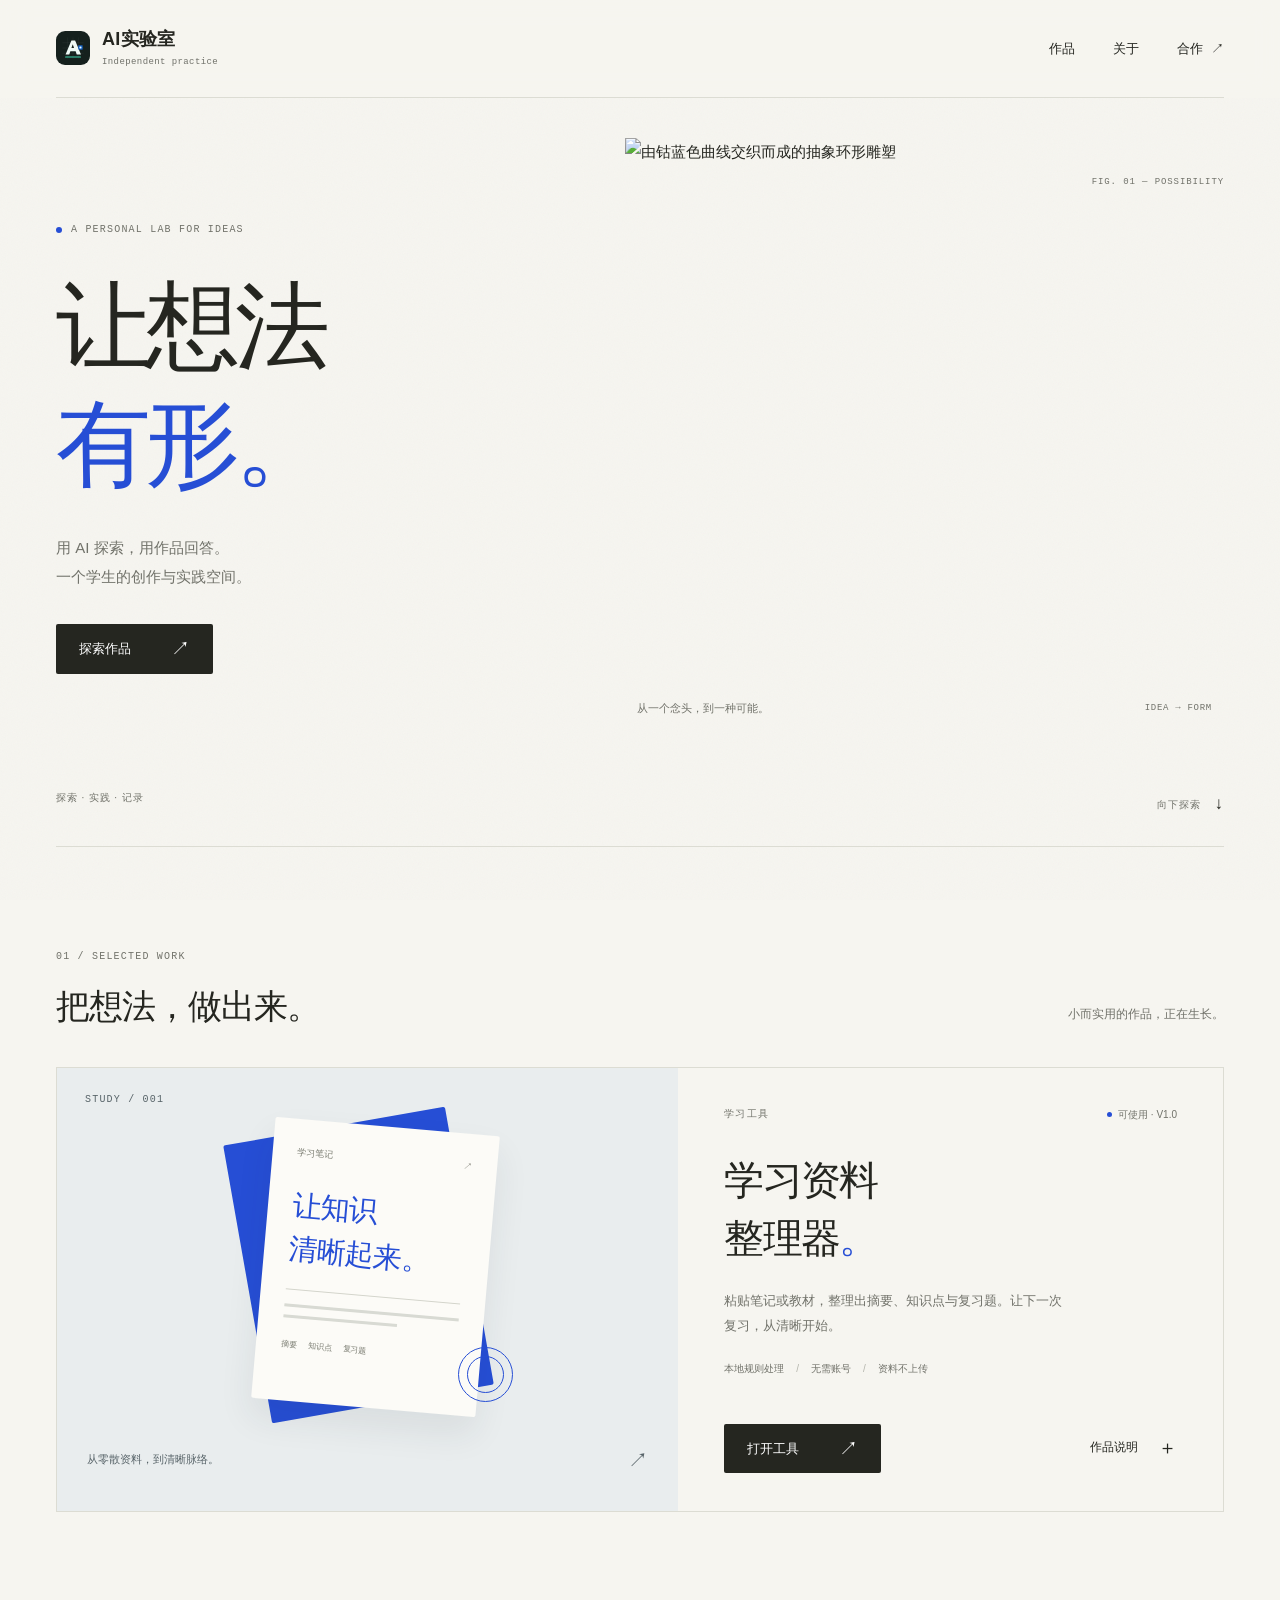
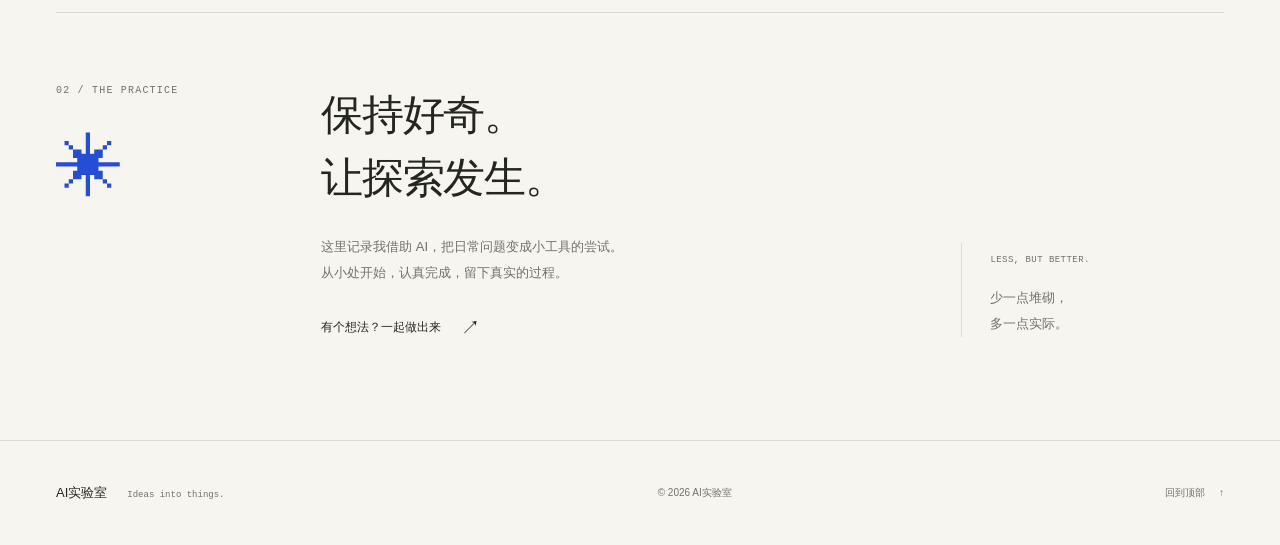
==== commit 0e7b2ce8: "Refine homepage design and simplify content" ====
--- a/index.html
+++ b/index.html
@@ -3,225 +3,90 @@
 <head>
   <meta charset="utf-8">
   <meta name="viewport" content="width=device-width, initial-scale=1">
-  <meta name="theme-color" content="#f4f6f2">
-  <meta name="description" content="AI实验室：用 AI 做东西，并记录真实结果。">
-  <title>AI实验室｜用 AI 做东西，并记录真实结果</title>
+  <meta name="theme-color" content="#f6f5f0">
+  <meta name="description" content="AI实验室，一个学生的创作与实践空间。把想法做成工具，留下真实的过程。">
+  <title>AI实验室｜让想法有形</title>
   <link rel="icon" href="assets/logo-mark.svg" type="image/svg+xml">
   <link rel="stylesheet" href="styles.css">
 </head>
 <body>
   <a class="skip-link" href="#main-content">跳到主要内容</a>
-
-  <div class="page-grid" aria-hidden="true"></div>
-
   <header class="site-header" id="top">
     <div class="container nav-wrap">
       <a class="brand" href="#home" aria-label="AI实验室首页">
-        <img src="assets/logo-mark.svg" width="38" height="38" alt="">
-        <span class="brand-text">
-          <strong>AI实验室</strong>
-          <small>PUBLIC NOTEBOOK / 01</small>
-        </span>
+        <img src="assets/logo-mark.svg" width="34" height="34" alt="">
+        <strong>AI实验室<span class="brand-caption">Independent practice</span></strong>
       </a>
-
-      <button class="menu-toggle" type="button" aria-expanded="false" aria-controls="site-nav">
-        <span>目录</span>
-        <svg viewBox="0 0 24 24" aria-hidden="true">
-          <path d="M4 7h16M4 12h16M4 17h16"></path>
-        </svg>
-      </button>
-
+      <button class="menu-toggle" type="button" aria-expanded="false" aria-controls="site-nav" hidden>目录 <span aria-hidden="true">＋</span></button>
       <nav class="site-nav" id="site-nav" aria-label="主导航">
-        <a href="#projects">当前实验</a>
-        <a href="#completed">已完成</a>
-        <a href="#logs">实验日志</a>
+        <a href="#completed">作品</a>
         <a href="#about">关于</a>
+        <a href="service/">合作 <span aria-hidden="true">↗</span></a>
       </nav>
     </div>
   </header>
-
   <main id="main-content">
-    <section class="hero section-shell" id="home" aria-labelledby="hero-title">
-      <div class="container hero-grid">
-        <div class="hero-copy reveal">
-          <div class="eyebrow"><span class="status-dot"></span>个人项目公开记录 · 持续更新</div>
-          <h1 id="hero-title">
-            用 AI 做东西，<br>
-            并记录<span class="highlight">真实结果。</span>
-          </h1>
-          <p class="hero-intro">
-            这里是一名普通学生的 AI 实验室。把想法做成能运行的小工具，也把失败、修正和意外发现一并写下来。
-          </p>
-          <div class="hero-actions">
-            <a class="button button-primary" href="#completed">查看已完成项目
-              <svg viewBox="0 0 20 20" aria-hidden="true"><path d="m7 4 6 6-6 6"></path></svg>
-            </a>
-            <a class="button button-secondary" href="#about">了解实验室</a>
+    <section class="hero container" id="home" aria-labelledby="hero-title">
+      <div class="hero-copy">
+        <p class="eyebrow"><span class="small-dot" aria-hidden="true"></span> A PERSONAL LAB FOR IDEAS</p>
+        <h1 id="hero-title">让想法<br><span>有形。</span></h1>
+        <p class="hero-intro">用 AI 探索，用作品回答。<br>一个学生的创作与实践空间。</p>
+        <a class="button button-primary" href="#completed">探索作品 <span aria-hidden="true">↗</span></a>
+      </div>
+      <figure class="hero-art">
+        <span class="art-coordinate" aria-hidden="true">FIG. 01 — POSSIBILITY</span>
+        <img src="assets/possibility.svg" width="640" height="640" alt="由钴蓝色曲线交织而成的抽象环形雕塑">
+        <figcaption><span>从一个念头，到一种可能。</span><span aria-hidden="true">IDEA → FORM</span></figcaption>
+      </figure>
+      <div class="hero-bottom"><span>探索 · 实践 · 记录</span><a href="#completed">向下探索 <span aria-hidden="true">↓</span></a></div>
+    </section>
+    <section class="work-section container" id="completed" aria-labelledby="completed-title">
+      <div class="section-heading">
+        <div><span class="eyebrow">01 / SELECTED WORK</span><h2 id="completed-title">把想法，做出来。</h2></div>
+        <p>小而实用的作品，正在生长。</p>
+      </div>
+      <article class="featured-project">
+        <a class="project-visual" href="study-organizer/" aria-label="打开学习资料整理器">
+          <span class="visual-label">STUDY / 001</span>
+          <div class="study-preview" aria-hidden="true">
+            <div class="preview-paper preview-paper-back"></div>
+            <div class="preview-paper preview-paper-front">
+              <div class="preview-paper-top"><span>学习笔记</span><span>↗</span></div>
+              <div class="preview-title">让知识<br>清晰起来。</div>
+              <div class="preview-rule"></div>
+              <div class="preview-line"></div><div class="preview-line short"></div>
+              <div class="preview-topics"><span>摘要</span><span>知识点</span><span>复习题</span></div>
+            </div>
+            <span class="preview-orbit"></span>
           </div>
-          <p class="hero-note">不展示完美答案，只展示可复现的过程。</p>
+          <span class="visual-caption">从零散资料，到清晰脉络。<span>↗</span></span>
+        </a>
+        <div class="project-copy">
+          <div class="project-meta"><span class="eyebrow">学习工具</span><span class="status"><i aria-hidden="true"></i>可使用 · V1.0</span></div>
+          <h3>学习资料<br>整理器<span class="title-dot">。</span></h3>
+          <p>粘贴笔记或教材，整理出摘要、知识点与复习题。让下一次复习，从清晰开始。</p>
+          <div class="project-facts"><span>本地规则处理</span><span>无需账号</span><span>资料不上传</span></div>
+          <div class="project-actions"><a class="button button-primary" href="study-organizer/">打开工具 <span aria-hidden="true">↗</span></a><button class="text-link" id="project-detail" type="button" hidden>作品说明 <span aria-hidden="true">＋</span></button></div>
         </div>
-
-        <div class="lab-board reveal" aria-label="实验室当前状态概览">
-          <div class="board-header">
-            <div>
-              <span class="board-kicker">LAB STATUS</span>
-              <h2>实验室概览</h2>
-            </div>
-            <span class="live-badge"><i></i>运行中</span>
-          </div>
-
-          <div class="signal-card">
-            <div class="signal-meta">
-              <span>实验信号</span>
-              <span class="mono">09 / 2026</span>
-            </div>
-            <svg class="signal-chart" viewBox="0 0 520 126" role="img" aria-label="抽象实验信号折线图">
-              <defs>
-                <linearGradient id="chart-fill" x1="0" y1="0" x2="0" y2="1">
-                  <stop offset="0%" stop-color="#40d3ae" stop-opacity=".32"></stop>
-                  <stop offset="100%" stop-color="#40d3ae" stop-opacity="0"></stop>
-                </linearGradient>
-              </defs>
-              <path class="chart-grid" d="M0 26h520M0 63h520M0 100h520M86 0v126M173 0v126M260 0v126M347 0v126M434 0v126"></path>
-              <path class="chart-area" d="M0 101 C35 96 54 76 82 82 S128 105 158 73 S210 31 246 51 S295 89 329 61 S367 31 403 44 S462 67 520 18 V126 H0Z"></path>
-              <path class="chart-line" d="M0 101 C35 96 54 76 82 82 S128 105 158 73 S210 31 246 51 S295 89 329 61 S367 31 403 44 S462 67 520 18"></path>
-              <circle cx="520" cy="18" r="5"></circle>
-            </svg>
-          </div>
-
-          <div class="board-metrics">
-            <div>
-              <strong data-metric="current">00</strong>
-              <span>进行中</span>
-            </div>
-            <div>
-              <strong data-metric="completed">01</strong>
-              <span>已完成作品</span>
-            </div>
-            <div>
-              <strong data-metric="logs">00</strong>
-              <span>实验日志</span>
-            </div>
-          </div>
-
-          <div class="board-task">
-            <div class="task-index">NOW</div>
-            <div>
-              <span>当前状态</span>
-              <p>学习整理器第一版已完成，等待真实使用反馈。</p>
-            </div>
-            <span class="task-arrow" aria-hidden="true">↗</span>
-          </div>
-        </div>
-      </div>
+      </article>
     </section>
-
-    <section class="section-shell" id="projects" aria-labelledby="projects-title">
-      <div class="container">
-        <div class="section-heading reveal">
-          <div>
-            <span class="section-index">01 / CURRENT</span>
-            <h2 id="projects-title">当前实验</h2>
-          </div>
-          <p>正在被测试、修改和推翻的想法。进度不是承诺，只代表目前的完成程度。</p>
-        </div>
-        <div class="project-grid" id="project-grid"></div>
-      </div>
-    </section>
-
-    <section class="section-shell completed-section" id="completed" aria-labelledby="completed-title">
-      <div class="container">
-        <div class="section-heading reveal">
-          <div>
-            <span class="section-index">02 / ARCHIVE</span>
-            <h2 id="completed-title">已完成项目</h2>
-          </div>
-          <p>能够独立运行的小工具。完成不代表完美，只代表它已经足够解决最初的问题。</p>
-        </div>
-        <div class="project-grid project-grid-compact" id="completed-grid"></div>
-      </div>
-    </section>
-
-    <section class="section-shell logs-section" id="logs" aria-labelledby="logs-title">
-      <div class="container">
-        <div class="section-heading reveal">
-          <div>
-            <span class="section-index">03 / NOTES</span>
-            <h2 id="logs-title">实验日志</h2>
-          </div>
-          <p>记录用了什么方法、哪里出了问题，以及下一次会怎样改。</p>
-        </div>
-        <div class="log-list" id="log-list"></div>
-      </div>
-    </section>
-
-    <section class="section-shell about-section" id="about" aria-labelledby="about-title">
-      <div class="container about-grid">
-        <div class="about-copy reveal">
-          <span class="section-index">04 / ABOUT</span>
-          <h2 id="about-title">一个持续运行的<br>个人实验室。</h2>
-          <p>
-            AI实验室不是一家公司，也不是作品包装页。它记录一名普通学生怎样借助 AI 和 Codex，把模糊问题拆成可以验证的小实验。
-          </p>
-          <p>
-            这里只展示已经实际完成、能够直接使用的项目；暂时没有真实内容的板块会保持空白。
-          </p>
-        </div>
-        <div class="principles reveal" aria-label="实验室原则">
-          <article>
-            <span class="principle-no">01</span>
-            <div>
-              <h3>先做最小闭环</h3>
-              <p>先让一个完整流程跑起来，再决定是否扩写。</p>
-            </div>
-          </article>
-          <article>
-            <span class="principle-no">02</span>
-            <div>
-              <h3>留下失败证据</h3>
-              <p>无效提示词、错误方向和返工原因同样值得记录。</p>
-            </div>
-          </article>
-          <article>
-            <span class="principle-no">03</span>
-            <div>
-              <h3>公开可验证结果</h3>
-              <p>用数字、过程和实际效果代替模糊的“效果不错”。</p>
-            </div>
-          </article>
-        </div>
-      </div>
+    <section class="about-section container" id="about" aria-labelledby="about-title">
+      <div class="about-label"><span class="eyebrow">02 / THE PRACTICE</span><span class="asterisk" aria-hidden="true">✳</span></div>
+      <div class="about-copy"><h2 id="about-title">保持好奇。<br>让探索发生。</h2><p>这里记录我借助 AI，把日常问题变成小工具的尝试。<br class="desktop-break">从小处开始，认真完成，留下真实的过程。</p><a class="text-link" href="service/">有个想法？一起做出来 <span aria-hidden="true">↗</span></a></div>
+      <div class="about-note"><span class="eyebrow">LESS, BUT BETTER.</span><p>少一点堆砌，<br>多一点实际。</p></div>
     </section>
   </main>
-
-  <footer class="site-footer">
-    <div class="container footer-inner">
-      <div class="footer-brand">
-        <img src="assets/logo-mark.svg" width="30" height="30" alt="">
-        <span>AI实验室</span>
-      </div>
-      <p>用 AI 做东西，并记录真实结果。</p>
-      <span>© <span id="current-year">2026</span> · 真实项目记录 · 持续更新</span>
-    </div>
-  </footer>
-
+  <footer class="site-footer"><div class="container footer-inner"><a class="footer-brand" href="#home">AI实验室<span>Ideas into things.</span></a><span>© <span id="current-year">2026</span> AI实验室</span><a href="#top">回到顶部 <span aria-hidden="true">↑</span></a></div></footer>
   <dialog class="detail-dialog" id="detail-dialog" aria-labelledby="dialog-title">
     <div class="dialog-shell">
-      <button class="dialog-close" type="button" aria-label="关闭详情">
-        <svg viewBox="0 0 24 24" aria-hidden="true"><path d="M6 6l12 12M18 6 6 18"></path></svg>
-      </button>
-      <div id="dialog-content"></div>
+      <button class="dialog-close" type="button" aria-label="关闭作品说明">×</button>
+      <span class="eyebrow">PROJECT NOTE / 001</span><h2 id="dialog-title">学习资料整理器</h2>
+      <p>将教材、笔记或文章整理为摘要、知识点、概念解释、考试重点、复习题与易混点，支持示例体验和结果复制。</p>
+      <p>第一版使用浏览器本地规则，不调用 AI API，不上传或保存输入资料。结果适合初步梳理，复习时请对照原文检查。</p>
+      <div class="dialog-next"><span class="eyebrow">NEXT STEP</span><p>根据使用反馈改进整理质量，探索 AI 的更多可能。</p></div>
+      <a class="button button-primary" href="study-organizer/">试试工具 <span aria-hidden="true">↗</span></a>
     </div>
   </dialog>
-
-  <noscript>
-    <div class="noscript-note">这个页面需要启用 JavaScript 才能展示项目与日志内容。</div>
-  </noscript>
-
   <script src="app.js"></script>
 </body>
-</html>
-
-
-
-
+</html>
--- a/styles.css
+++ b/styles.css
@@ -1,1638 +1,183 @@
 :root {
   color-scheme: light;
-  --bg: #f4f6f2;
-  --bg-deep: #e9eee8;
-  --surface: rgba(255, 255, 255, 0.84);
-  --surface-solid: #ffffff;
-  --ink: #15201d;
-  --ink-soft: #34413c;
-  --muted: #69756f;
-  --line: rgba(24, 45, 38, 0.12);
-  --line-strong: rgba(24, 45, 38, 0.2);
-  --blue: #1769d2;
-  --blue-soft: #e7f0ff;
-  --green: #087b67;
-  --green-soft: #e2f4ef;
-  --amber: #9a5c09;
-  --amber-soft: #fff2d9;
-  --shadow-sm: 0 10px 32px rgba(28, 50, 42, 0.07);
-  --shadow-lg: 0 30px 80px rgba(21, 44, 36, 0.18);
-  --radius-sm: 12px;
-  --radius-md: 18px;
-  --radius-lg: 30px;
-  --container: 1180px;
-  --font-sans: "Segoe UI Variable", "Segoe UI", "PingFang SC", "Microsoft YaHei", "Noto Sans SC", sans-serif;
-  --font-mono: "Cascadia Code", "SFMono-Regular", Consolas, "Liberation Mono", monospace;
+  --bg: #f6f5f0;
+  --ink: #252620;
+  --muted: #71726a;
+  --line: #dcdcd3;
+  --blue: #264ed5;
+  --font-sans: "PingFang SC", "Microsoft YaHei", "Noto Sans CJK SC", sans-serif;
+  --font-serif: "Songti SC", "Noto Serif CJK SC", "SimSun", serif;
+  --font-mono: "SFMono-Regular", Consolas, "Liberation Mono", monospace;
 }
-
-*,
-*::before,
-*::after {
-  box-sizing: border-box;
+*, *::before, *::after { box-sizing: border-box; }
+html { scroll-behavior: smooth; scroll-padding-top: 110px; }
+body { margin: 0; background: var(--bg); color: var(--ink); font-family: var(--font-sans); font-size: 15px; line-height: 1.8; -webkit-font-smoothing: antialiased; }
+body::before { position: fixed; inset: 0; z-index: -1; pointer-events: none; content: ""; opacity: .16; background-image: url("data:image/svg+xml,%3Csvg xmlns='http://www.w3.org/2000/svg' width='160' height='160'%3E%3Cfilter id='n'%3E%3CfeTurbulence type='fractalNoise' baseFrequency='.8' numOctaves='3' stitchTiles='stitch'/%3E%3C/filter%3E%3Cpath fill='%23888888' filter='url(%23n)' opacity='.2' d='M0 0h160v160H0z'/%3E%3C/svg%3E"); }
+a { color: inherit; text-decoration: none; }
+button { font: inherit; cursor: pointer; }
+img { display: block; max-width: 100%; }
+h1, h2, h3, p, figure { margin: 0; }
+button, a { -webkit-tap-highlight-color: transparent; }
+[hidden] { display: none !important; }
+::selection { background: #dbe2fa; }
+:focus-visible { outline: 2px solid var(--blue); outline-offset: 6px; }
+.container { width: min(1200px, calc(100% - 112px)); margin-inline: auto; }
+.skip-link { position: fixed; left: 20px; top: 12px; z-index: 100; background: var(--ink); color: white; padding: 10px 18px; transform: translateY(-160%); }
+.skip-link:focus { transform: translateY(0); }
+.site-header { position: sticky; top: 0; z-index: 20; background: rgba(246, 245, 240, .94); backdrop-filter: blur(14px); }
+.nav-wrap { min-height: 98px; display: flex; align-items: center; justify-content: space-between; border-bottom: 1px solid var(--line); }
+.brand { display: inline-flex; align-items: center; gap: 12px; }
+.brand strong { font-size: 18px; font-weight: 600; letter-spacing: .02em; line-height: 1.3; }
+.brand-caption { display: block; margin-top: 5px; color: var(--muted); font-family: var(--font-mono); font-size: 9px; font-weight: 400; letter-spacing: .045em; }
+.site-nav { display: flex; align-items: center; gap: 38px; }
+.site-nav a { display: inline-flex; min-height: 44px; align-items: center; gap: 8px; font-size: 13px; transition: color .2s; }
+.site-nav a:hover, .text-link:hover { color: var(--blue); }
+.menu-toggle { display: none; }
+.eyebrow { display: inline-flex; align-items: center; gap: 9px; color: var(--muted); font-family: var(--font-mono); font-size: 10px; line-height: 1.6; letter-spacing: .12em; font-weight: 400; }
+.small-dot { width: 6px; height: 6px; border-radius: 50%; background: var(--blue); }
+.hero { position: relative; display: grid; grid-template-columns: 1fr 1.12fr; align-items: center; column-gap: 35px; padding-top: 66px; }
+.hero-copy { padding: 10px 0 40px; }
+.hero h1 { margin: 27px 0 28px; font-family: var(--font-serif); font-size: clamp(68px, 7.4vw, 106px); font-weight: 400; line-height: 1.25; letter-spacing: -.06em; }
+.hero h1 span { color: var(--blue); }
+.hero-intro { margin-bottom: 33px; color: var(--muted); line-height: 1.95; font-size: 15px; }
+.button { min-height: 48px; display: inline-flex; justify-content: space-between; align-items: center; gap: 40px; padding: 12px 22px; border: 1px solid transparent; border-radius: 2px; font-size: 13px; transition: background .2s, transform .2s; }
+.button-primary { background: var(--ink); color: #fff; }
+.button-primary:hover { background: var(--blue); transform: translateY(-2px); }
+.button span { font-size: 19px; line-height: 1; }
+.hero-art { position: relative; align-self: stretch; display: flex; flex-direction: column; justify-content: center; padding-bottom: 35px; }
+.art-coordinate { position: absolute; top: 10px; right: 0; color: var(--muted); font-family: var(--font-mono); font-size: 9px; letter-spacing: .1em; }
+.hero-art img { width: 100%; height: auto; margin-top: -26px; }
+.hero-art figcaption { display: flex; align-items: center; justify-content: space-between; padding: 0 12px; margin-top: -38px; color: var(--muted); font-size: 11px; }
+.hero-art figcaption span:last-child { font-family: var(--font-mono); font-size: 9px; letter-spacing: .08em; }
+.hero-bottom { grid-column: 1 / -1; display: flex; justify-content: space-between; border-bottom: 1px solid var(--line); padding: 26px 0; margin-top: 10px; font-size: 10px; color: var(--muted); letter-spacing: .09em; }
+.hero-bottom a { display: flex; gap: 14px; align-items: center; }
+.hero-bottom a span { font-size: 17px; color: var(--ink); }
+.work-section { padding-top: 93px; padding-bottom: 100px; }
+.section-heading { display: flex; align-items: flex-end; justify-content: space-between; gap: 24px; margin-bottom: 35px; }
+.section-heading h2 { margin-top: 14px; font-family: var(--font-serif); font-size: 34px; font-weight: 400; letter-spacing: -.03em; line-height: 1.5; }
+.section-heading > p { font-size: 12px; color: var(--muted); padding-bottom: 6px; }
+.featured-project { display: grid; grid-template-columns: 1.14fr 1fr; min-height: 445px; border: 1px solid var(--line); }
+.project-visual { position: relative; display: flex; flex-direction: column; justify-content: center; overflow: hidden; padding: 30px; background: #e9edee; }
+.visual-label { position: absolute; left: 28px; top: 23px; color: #586469; font-size: 10px; font-family: var(--font-mono); letter-spacing: .12em; }
+.study-preview { position: relative; width: 260px; height: 306px; align-self: center; margin: 15px 0 20px; transition: transform .4s; }
+.project-visual:hover .study-preview { transform: translateY(-5px) rotate(2deg); }
+.preview-paper { position: absolute; width: 225px; height: 282px; border-radius: 2px; }
+.preview-paper-back { top: 8px; left: 8px; background: var(--blue); transform: rotate(-10deg); }
+.preview-paper-front { top: 10px; left: 25px; padding: 25px; background: #fcfbf7; transform: rotate(5deg); box-shadow: 0 18px 35px #24343815; }
+.preview-paper-top { display: flex; justify-content: space-between; color: #77796e; font-size: 9px; }
+.preview-title { margin-top: 24px; color: var(--blue); font-family: var(--font-serif); font-size: 29px; line-height: 1.5; letter-spacing: -.03em; }
+.preview-rule { height: 1px; background: #d4d5cc; margin: 18px 0 14px; }
+.preview-line { height: 3px; background: #d8dad3; width: 100%; margin: 8px 0; }
+.preview-line.short { width: 65%; }
+.preview-topics { display: flex; gap: 11px; margin-top: 20px; color: #77796e; font-size: 8px; }
+.preview-orbit { position: absolute; z-index: 2; right: -15px; bottom: 20px; width: 55px; height: 55px; border: 1px solid var(--blue); border-radius: 50%; }
+.preview-orbit::after { position: absolute; inset: 8px; border: 1px solid var(--blue); border-radius: 50%; content: ""; }
+.visual-caption { display: flex; align-items: center; justify-content: space-between; width: 100%; color: #586469; font-size: 11px; }
+.visual-caption > span { font-size: 20px; }
+.project-copy { display: flex; flex-direction: column; padding: 38px 46px; }
+.project-meta { display: flex; justify-content: space-between; align-items: center; gap: 12px; }
+.status { display: flex; align-items: center; gap: 6px; color: var(--muted); font-size: 10px; white-space: nowrap; }
+.status i { width: 5px; height: 5px; border-radius: 50%; background: var(--blue); }
+.project-copy h3 { margin: 28px 0 20px; font-size: 40px; font-family: var(--font-serif); font-weight: 400; letter-spacing: -.04em; line-height: 1.45; }
+.title-dot { color: var(--blue); }
+.project-copy > p { max-width: 340px; font-size: 13px; color: var(--muted); line-height: 1.95; }
+.project-facts { display: flex; flex-wrap: wrap; gap: 0; margin: 21px 0 30px; color: var(--muted); font-size: 10px; }
+.project-facts span + span::before { content: "/"; margin: 0 12px; color: #b4b5ac; }
+.project-actions { display: flex; flex-wrap: wrap; align-items: center; justify-content: space-between; gap: 18px; margin-top: auto; }
+.text-link { display: inline-flex; align-items: center; justify-content: space-between; gap: 20px; min-height: 44px; padding: 0; border: 0; background: transparent; font-size: 12px; color: var(--ink); transition: color .2s; }
+.text-link > span { font-size: 19px; }
+.about-section { display: grid; grid-template-columns: .6fr 1.6fr .7fr; gap: 40px; padding: 70px 0 90px; border-top: 1px solid var(--line); }
+.about-label { display: flex; flex-direction: column; align-items: flex-start; gap: 36px; }
+.asterisk { display: block; color: var(--blue); font-size: 68px; font-family: serif; line-height: 1; }
+.about-copy h2 { font-family: var(--font-serif); font-size: clamp(30px, 3.3vw, 44px); font-weight: 400; line-height: 1.5; letter-spacing: -.03em; }
+.about-copy p { margin-top: 24px; color: var(--muted); font-size: 13px; line-height: 2; }
+.about-copy .text-link { margin-top: 20px; }
+.about-note { border-left: 1px solid var(--line); padding-left: 28px; align-self: end; margin-bottom: 13px; }
+.about-note .eyebrow { font-size: 9px; letter-spacing: .05em; }
+.about-note p { margin-top: 15px; color: var(--muted); font-size: 13px; line-height: 2; }
+.site-footer { border-top: 1px solid var(--line); }
+.footer-inner { display: flex; gap: 25px; align-items: center; justify-content: space-between; padding: 30px 0; color: var(--muted); font-size: 10px; }
+.footer-brand { color: var(--ink); font-size: 13px; }
+.footer-brand span { color: var(--muted); font-family: var(--font-mono); font-size: 9px; margin-left: 20px; }
+.footer-inner > a:last-child { display: inline-flex; gap: 14px; align-items: center; min-height: 44px; }
+.detail-dialog { width: min(590px, calc(100% - 32px)); max-height: 85svh; padding: 0; border: 1px solid var(--line); background: var(--bg); color: var(--ink); }
+.detail-dialog::backdrop { background: #25262075; backdrop-filter: blur(6px); }
+.dialog-shell { position: relative; padding: 55px 45px 40px; }
+.dialog-close { position: absolute; right: 12px; top: 10px; width: 44px; height: 44px; border: 0; background: transparent; color: var(--ink); font-size: 28px; }
+.dialog-shell h2 { font-family: var(--font-serif); font-weight: 400; font-size: 28px; margin: 16px 0 22px; }
+.dialog-shell > p, .dialog-next p { font-size: 13px; line-height: 2; color: var(--muted); margin: 15px 0; }
+.dialog-next { border-top: 1px solid var(--line); margin: 25px 0; padding-top: 18px; }
+@media (min-width: 1500px) { .hero { padding-top: 85px; } }
+@media (max-width: 1000px) {
+  .container { width: calc(100% - 64px); }
+  .hero { column-gap: 0; padding-top: 50px; }
+  .hero h1 { font-size: 78px; }
+  .project-copy { padding: 30px; }
+  .project-copy h3 { font-size: 34px; }
+  .project-actions { gap: 12px; }
+  .about-section { grid-template-columns: .6fr 1.6fr; }
+  .about-note { display: none; }
 }
-
-html {
-  scroll-behavior: smooth;
-  scroll-padding-top: 96px;
+@media (max-width: 760px) {
+  .hero { grid-template-columns: 1fr 1fr; }
+  .hero h1 { font-size: 64px; }
+  .hero .eyebrow { font-size: 8px; letter-spacing: .06em; }
+  .hero-art figcaption span:last-child { display: none; }
+  .hero-intro { font-size: 13px; }
+  .featured-project { grid-template-columns: 1fr; }
+  .project-visual { min-height: 370px; }
+  .project-copy { padding: 34px; }
+  .project-copy h3 br { display: none; }
+  .project-copy > p { max-width: none; }
+  .work-section { padding: 70px 0; }
+  .about-section { gap: 25px; padding: 55px 0 65px; }
+  .desktop-break { display: none; }
 }
-
-body {
-  min-width: 320px;
-  margin: 0;
-  overflow-x: hidden;
-  background:
-    radial-gradient(circle at 85% 4%, rgba(23, 105, 210, 0.1), transparent 25rem),
-    radial-gradient(circle at 8% 36%, rgba(8, 123, 103, 0.08), transparent 24rem),
-    var(--bg);
-  color: var(--ink);
-  font-family: var(--font-sans);
-  font-size: 16px;
-  line-height: 1.65;
-  -webkit-font-smoothing: antialiased;
-  text-rendering: optimizeLegibility;
+@media (max-width: 620px) {
+  html { scroll-padding-top: 88px; }
+  .container { width: calc(100% - 40px); }
+  .nav-wrap { min-height: 78px; position: relative; }
+  .brand strong { font-size: 16px; }
+  .brand-caption { font-size: 8px; }
+  .menu-toggle { display: inline-flex; align-items: center; gap: 15px; min-height: 44px; padding: 0 8px; border: 0; background: transparent; font-size: 12px; }
+  .menu-toggle span { font-size: 20px; transition: transform .2s; }
+  .menu-toggle[aria-expanded="true"] span { transform: rotate(45deg); }
+  .site-nav { gap: 24px; }
+  .site-nav a { font-size: 12px; }
+  .menu-toggle:not([hidden]) + .site-nav { position: absolute; right: 0; top: calc(100% + 1px); min-width: 180px; display: none; padding: 14px 22px; background: var(--bg); border: 1px solid var(--line); box-shadow: 0 15px 35px #2526200b; }
+  .menu-toggle:not([hidden]) + .site-nav.is-open { display: flex; flex-direction: column; gap: 3px; align-items: stretch; }
+  .hero { grid-template-columns: 1fr; padding-top: 45px; }
+  .hero-copy { padding-bottom: 0; }
+  .hero h1 { margin: 22px 0; font-size: clamp(64px, 17vw, 84px); line-height: 1.2; }
+  .hero-intro { margin-bottom: 25px; font-size: 14px; }
+  .hero-art { margin: 24px auto 0; width: min(100%, 380px); padding-bottom: 20px; }
+  .art-coordinate { top: 8px; font-size: 8px; }
+  .hero-art img { margin-top: 0; }
+  .hero-art figcaption { margin-top: -26px; padding: 0; font-size: 10px; }
+  .hero-art figcaption span:last-child { display: inline; font-size: 8px; }
+  .hero-bottom { padding: 20px 0; margin-top: 0; }
+  .section-heading { display: block; margin-bottom: 25px; }
+  .section-heading h2 { font-size: 28px; margin-top: 10px; }
+  .section-heading > p { margin-top: 12px; padding: 0; }
+  .work-section { padding: 58px 0; }
+  .project-visual { min-height: 345px; padding: 25px; }
+  .study-preview { transform: scale(.9); margin: 10px 0 0; }
+  .project-visual:hover .study-preview { transform: scale(.9) translateY(-5px); }
+  .project-copy { padding: 26px 23px 30px; }
+  .project-copy h3 { font-size: 30px; margin: 22px 0 16px; }
+  .project-actions .button { gap: 24px; }
+  .about-section { grid-template-columns: 1fr; gap: 24px; padding: 40px 0 50px; }
+  .about-label { flex-direction: row; align-items: center; justify-content: space-between; }
+  .asterisk { font-size: 42px; }
+  .about-copy h2 { font-size: 33px; }
+  .about-copy p { margin-top: 18px; }
+  .footer-inner { flex-wrap: wrap; gap: 12px; padding: 22px 0; }
+  .footer-brand { width: 100%; display: flex; justify-content: space-between; }
+  .footer-brand span { margin-left: 0; }
+  .footer-inner > a:last-child { margin-left: auto; }
+  .dialog-shell { padding: 48px 25px 30px; }
 }
-
-body.nav-open {
-  overflow: hidden;
+@media (prefers-reduced-motion: reduce) {
+  html { scroll-behavior: auto; }
+  *, *::before, *::after { transition: none !important; animation: none !important; }
 }
-
-button,
-a {
-  -webkit-tap-highlight-color: transparent;
-}
-
-button {
-  font: inherit;
-}
-
-a {
-  color: inherit;
-  text-decoration: none;
-}
-
-img,
-svg {
-  display: block;
-}
-
-h1,
-h2,
-h3,
-p {
-  margin-top: 0;
-}
-
-h1,
-h2,
-h3 {
-  line-height: 1.08;
-  letter-spacing: -0.035em;
-}
-
-p {
-  color: var(--muted);
-}
-
-::selection {
-  background: #cce9e1;
-  color: var(--ink);
-}
-
-:focus-visible {
-  outline: 3px solid rgba(23, 105, 210, 0.48);
-  outline-offset: 4px;
-}
-
-.skip-link {
-  position: fixed;
-  top: 10px;
-  left: 16px;
-  z-index: 200;
-  padding: 10px 14px;
-  border-radius: 10px;
-  background: var(--ink);
-  color: #fff;
-  transform: translateY(-160%);
-  transition: transform 160ms ease;
-}
-
-.skip-link:focus {
-  transform: translateY(0);
-}
-
-.page-grid {
-  position: fixed;
-  inset: 0;
-  z-index: -1;
-  pointer-events: none;
-  background-image:
-    linear-gradient(rgba(20, 50, 40, 0.035) 1px, transparent 1px),
-    linear-gradient(90deg, rgba(20, 50, 40, 0.035) 1px, transparent 1px);
-  background-size: 48px 48px;
-  mask-image: linear-gradient(to bottom, rgba(0, 0, 0, 0.72), transparent 74%);
-}
-
-.container {
-  width: min(calc(100% - 40px), var(--container));
-  margin-inline: auto;
-}
-
-.section-shell {
-  position: relative;
-  padding: 104px 0;
-  scroll-margin-top: 84px;
-}
-
-.section-heading {
-  display: grid;
-  grid-template-columns: minmax(0, 1.15fr) minmax(260px, 0.65fr);
-  gap: 44px;
-  align-items: end;
-  margin-bottom: 42px;
-}
-
-.section-heading h2 {
-  margin: 8px 0 0;
-  font-size: clamp(2.15rem, 4vw, 3.7rem);
-  font-weight: 680;
-}
-
-.section-heading > p {
-  max-width: 520px;
-  margin: 0 0 4px auto;
-  font-size: 1.03rem;
-}
-
-.section-index,
-.board-kicker {
-  color: var(--green);
-  font-family: var(--font-mono);
-  font-size: 0.76rem;
-  font-weight: 700;
-  letter-spacing: 0.13em;
-  text-transform: uppercase;
-}
-
-.site-header {
-  position: sticky;
-  top: 0;
-  z-index: 50;
-  padding: 12px 0;
-}
-
-.nav-wrap {
-  position: relative;
-  display: flex;
-  min-height: 64px;
-  align-items: center;
-  justify-content: space-between;
-  padding: 9px 12px 9px 15px;
-  border: 1px solid rgba(255, 255, 255, 0.82);
-  border-radius: 20px;
-  background: rgba(250, 252, 248, 0.78);
-  box-shadow: 0 10px 32px rgba(21, 44, 36, 0.06);
-  backdrop-filter: blur(18px) saturate(1.25);
-}
-
-.brand {
-  display: inline-flex;
-  min-width: 0;
-  align-items: center;
-  gap: 11px;
-  border-radius: 12px;
-}
-
-.brand img {
-  flex: 0 0 auto;
-}
-
-.brand-text {
-  display: flex;
-  min-width: 0;
-  flex-direction: column;
-}
-
-.brand-text strong {
-  font-size: 0.98rem;
-  line-height: 1.2;
-  letter-spacing: -0.02em;
-}
-
-.brand-text small {
-  margin-top: 3px;
-  color: var(--muted);
-  font-family: var(--font-mono);
-  font-size: 0.58rem;
-  letter-spacing: 0.08em;
-}
-
-.site-nav {
-  display: flex;
-  align-items: center;
-  gap: 4px;
-}
-
-.site-nav a {
-  display: inline-flex;
-  min-height: 42px;
-  align-items: center;
-  padding: 0 13px;
-  border-radius: 11px;
-  color: var(--ink-soft);
-  font-size: 0.9rem;
-  font-weight: 560;
-  transition: background 160ms ease, color 160ms ease;
-}
-
-.site-nav a:hover,
-.site-nav a:focus-visible {
-  background: #e9eeea;
-  color: var(--ink);
-}
-
-.menu-toggle {
-  display: none;
-  min-width: 88px;
-  min-height: 44px;
-  align-items: center;
-  justify-content: center;
-  gap: 9px;
-  border: 1px solid var(--line);
-  border-radius: 12px;
-  background: var(--surface-solid);
-  color: var(--ink);
-  cursor: pointer;
-}
-
-.menu-toggle svg {
-  width: 18px;
-  fill: none;
-  stroke: currentColor;
-  stroke-linecap: round;
-  stroke-width: 1.8;
-}
-
-.hero {
-  min-height: calc(100svh - 88px);
-  display: flex;
-  align-items: center;
-  padding-top: 58px;
-  padding-bottom: 86px;
-}
-
-.hero-grid {
-  display: grid;
-  grid-template-columns: minmax(0, 1.06fr) minmax(390px, 0.84fr);
-  gap: clamp(46px, 7vw, 94px);
-  align-items: center;
-}
-
-.eyebrow {
-  display: inline-flex;
-  align-items: center;
-  gap: 9px;
-  margin-bottom: 22px;
-  color: var(--ink-soft);
-  font-size: 0.82rem;
-  font-weight: 650;
-  letter-spacing: 0.02em;
-}
-
-.status-dot {
-  position: relative;
-  width: 9px;
-  height: 9px;
-  border-radius: 50%;
-  background: var(--green);
-  box-shadow: 0 0 0 5px rgba(8, 123, 103, 0.1);
-}
-
-.status-dot::after {
-  position: absolute;
-  inset: -4px;
-  border: 1px solid rgba(8, 123, 103, 0.45);
-  border-radius: inherit;
-  content: "";
-  animation: status-pulse 2.4s ease-out infinite;
-}
-
-@keyframes status-pulse {
-  0% { transform: scale(0.7); opacity: 0.75; }
-  80%, 100% { transform: scale(1.8); opacity: 0; }
-}
-
-.hero h1 {
-  max-width: 760px;
-  margin-bottom: 26px;
-  font-size: clamp(3rem, 6.3vw, 6rem);
-  font-weight: 690;
-  letter-spacing: -0.065em;
-}
-
-.highlight {
-  position: relative;
-  display: inline-block;
-  color: var(--blue);
-}
-
-.highlight::after {
-  position: absolute;
-  right: 0.05em;
-  bottom: 0.02em;
-  left: 0.03em;
-  z-index: -1;
-  height: 0.15em;
-  border-radius: 999px;
-  background: rgba(23, 105, 210, 0.16);
-  content: "";
-}
-
-.hero-intro {
-  max-width: 620px;
-  margin-bottom: 30px;
-  color: var(--ink-soft);
-  font-size: clamp(1.03rem, 1.5vw, 1.18rem);
-  line-height: 1.75;
-}
-
-.hero-actions {
-  display: flex;
-  flex-wrap: wrap;
-  gap: 11px;
-}
-
-.button {
-  display: inline-flex;
-  min-height: 50px;
-  align-items: center;
-  justify-content: center;
-  gap: 8px;
-  padding: 0 19px;
-  border: 1px solid transparent;
-  border-radius: 13px;
-  font-size: 0.94rem;
-  font-weight: 650;
-  transition: transform 160ms ease, box-shadow 160ms ease, background 160ms ease, border-color 160ms ease;
-}
-
-.button svg {
-  width: 18px;
-  fill: none;
-  stroke: currentColor;
-  stroke-linecap: round;
-  stroke-linejoin: round;
-  stroke-width: 1.8;
-}
-
-.button:hover {
-  transform: translateY(-2px);
-}
-
-.button-primary {
-  background: var(--ink);
-  color: #fff;
-  box-shadow: 0 12px 25px rgba(21, 32, 29, 0.16);
-}
-
-.button-primary:hover {
-  box-shadow: 0 16px 32px rgba(21, 32, 29, 0.22);
-}
-
-.button-secondary {
-  border-color: var(--line-strong);
-  background: rgba(255, 255, 255, 0.66);
-  color: var(--ink);
-}
-
-.button-secondary:hover {
-  border-color: rgba(24, 45, 38, 0.35);
-  background: #fff;
-}
-
-.hero-note {
-  margin: 18px 0 0;
-  font-family: var(--font-mono);
-  font-size: 0.72rem;
-  letter-spacing: 0.02em;
-}
-
-.lab-board {
-  position: relative;
-  overflow: hidden;
-  padding: 18px;
-  border: 1px solid rgba(154, 223, 202, 0.15);
-  border-radius: var(--radius-lg);
-  background:
-    linear-gradient(rgba(84, 134, 119, 0.1) 1px, transparent 1px),
-    linear-gradient(90deg, rgba(84, 134, 119, 0.1) 1px, transparent 1px),
-    #12211d;
-  background-size: 32px 32px;
-  color: #ecf7f2;
-  box-shadow: 0 34px 70px rgba(13, 39, 31, 0.23);
-}
-
-.lab-board::before {
-  position: absolute;
-  top: -90px;
-  right: -90px;
-  width: 230px;
-  height: 230px;
-  border-radius: 50%;
-  background: rgba(64, 211, 174, 0.14);
-  filter: blur(6px);
-  content: "";
-}
-
-.board-header,
-.signal-meta,
-.board-task {
-  position: relative;
-}
-
-.board-header {
-  display: flex;
-  align-items: center;
-  justify-content: space-between;
-  gap: 16px;
-  padding: 8px 5px 18px;
-}
-
-.board-kicker {
-  color: #6fd6bd;
-  font-size: 0.65rem;
-}
-
-.board-header h2 {
-  margin: 6px 0 0;
-  color: #fff;
-  font-size: 1.5rem;
-  font-weight: 620;
-}
-
-.live-badge {
-  display: inline-flex;
-  align-items: center;
-  gap: 7px;
-  padding: 7px 10px;
-  border: 1px solid rgba(117, 231, 199, 0.2);
-  border-radius: 999px;
-  background: rgba(13, 72, 58, 0.72);
-  color: #a9f0dd;
-  font-size: 0.7rem;
-  font-weight: 700;
-}
-
-.live-badge i {
-  width: 7px;
-  height: 7px;
-  border-radius: 50%;
-  background: #54dcb8;
-  box-shadow: 0 0 12px rgba(84, 220, 184, 0.9);
-}
-
-.signal-card {
-  position: relative;
-  padding: 15px 15px 8px;
-  border: 1px solid rgba(171, 229, 211, 0.13);
-  border-radius: 18px;
-  background: rgba(7, 27, 22, 0.62);
-}
-
-.signal-meta {
-  display: flex;
-  align-items: center;
-  justify-content: space-between;
-  color: #a4b7b0;
-  font-size: 0.72rem;
-}
-
-.mono {
-  font-family: var(--font-mono);
-}
-
-.signal-chart {
-  width: 100%;
-  margin-top: 8px;
-  overflow: visible;
-}
-
-.signal-chart .chart-grid {
-  fill: none;
-  stroke: rgba(169, 217, 202, 0.1);
-  stroke-width: 1;
-}
-
-.signal-chart .chart-area {
-  fill: url(#chart-fill);
-}
-
-.signal-chart .chart-line {
-  fill: none;
-  stroke: #54dcb8;
-  stroke-linecap: round;
-  stroke-width: 2.4;
-}
-
-.signal-chart circle {
-  fill: #e4fff7;
-  stroke: #54dcb8;
-  stroke-width: 2;
-}
-
-.board-metrics {
-  display: grid;
-  grid-template-columns: repeat(3, 1fr);
-  margin: 14px 0;
-  border: 1px solid rgba(171, 229, 211, 0.13);
-  border-radius: 18px;
-  background: rgba(7, 27, 22, 0.62);
-}
-
-.board-metrics > div {
-  display: flex;
-  min-width: 0;
-  flex-direction: column;
-  padding: 16px;
-}
-
-.board-metrics > div + div {
-  border-left: 1px solid rgba(171, 229, 211, 0.13);
-}
-
-.board-metrics strong {
-  color: #fff;
-  font-family: var(--font-mono);
-  font-size: 1.32rem;
-  line-height: 1.1;
-}
-
-.board-metrics span {
-  margin-top: 5px;
-  color: #91aaa1;
-  font-size: 0.67rem;
-}
-
-.board-task {
-  display: grid;
-  grid-template-columns: auto minmax(0, 1fr) auto;
-  gap: 13px;
-  align-items: center;
-  padding: 14px;
-  border-radius: 16px;
-  background: #e7f3ee;
-  color: var(--ink);
-}
-
-.task-index {
-  display: grid;
-  width: 42px;
-  height: 42px;
-  place-items: center;
-  border-radius: 12px;
-  background: var(--green);
-  color: #fff;
-  font-family: var(--font-mono);
-  font-size: 0.62rem;
-  font-weight: 700;
-}
-
-.board-task span {
-  color: var(--green);
-  font-family: var(--font-mono);
-  font-size: 0.62rem;
-  font-weight: 700;
-  letter-spacing: 0.08em;
-}
-
-.board-task p {
-  margin: 3px 0 0;
-  color: var(--ink-soft);
-  font-size: 0.78rem;
-  line-height: 1.45;
-}
-
-.task-arrow {
-  color: var(--green) !important;
-  font-family: var(--font-sans) !important;
-  font-size: 1rem !important;
-}
-
-.project-grid {
-  display: grid;
-  grid-template-columns: repeat(3, minmax(0, 1fr));
-  gap: 18px;
-}
-
-.project-grid-compact {
-  grid-template-columns: minmax(0, 440px);
-}
-
-.project-card {
-  display: flex;
-  min-width: 0;
-  flex-direction: column;
-  overflow: hidden;
-  border: 1px solid var(--line);
-  border-radius: var(--radius-md);
-  background: var(--surface);
-  box-shadow: var(--shadow-sm);
-  transition: transform 200ms ease, box-shadow 200ms ease, border-color 200ms ease;
-}
-
-.project-card:hover {
-  border-color: rgba(24, 45, 38, 0.2);
-  box-shadow: 0 20px 44px rgba(23, 49, 40, 0.11);
-  transform: translateY(-5px);
-}
-
-.project-visual {
-  position: relative;
-  overflow: hidden;
-  aspect-ratio: 16 / 9;
-  border-bottom: 1px solid var(--line);
-  background: #e7ebe7;
-}
-
-.project-grid-compact .project-visual {
-  aspect-ratio: 4 / 3;
-}
-
-.project-visual img {
-  width: 100%;
-  height: 100%;
-  object-fit: cover;
-  transition: transform 400ms cubic-bezier(.2, .8, .2, 1);
-}
-
-.project-card:hover .project-visual img {
-  transform: scale(1.025);
-}
-
-.project-body {
-  display: flex;
-  flex: 1;
-  flex-direction: column;
-  padding: 20px;
-}
-
-.project-meta,
-.project-title-row,
-.card-footer {
-  display: flex;
-  align-items: center;
-  justify-content: space-between;
-  gap: 12px;
-}
-
-.project-meta {
-  margin-bottom: 11px;
-}
-
-.status-pill {
-  display: inline-flex;
-  align-items: center;
-  gap: 6px;
-  padding: 5px 8px;
-  border-radius: 999px;
-  background: var(--blue-soft);
-  color: var(--blue);
-  font-size: 0.67rem;
-  font-weight: 750;
-}
-
-.status-pill.completed {
-  background: var(--green-soft);
-  color: var(--green);
-}
-
-.status-pill::before {
-  width: 5px;
-  height: 5px;
-  border-radius: 50%;
-  background: currentColor;
-  content: "";
-}
-
-.duration {
-  color: var(--muted);
-  font-family: var(--font-mono);
-  font-size: 0.65rem;
-}
-
-.project-title-row {
-  align-items: flex-start;
-  margin-bottom: 10px;
-}
-
-.project-card h3 {
-  margin: 0;
-  font-size: 1.18rem;
-  font-weight: 680;
-}
-
-.project-arrow {
-  flex: 0 0 auto;
-  color: var(--muted);
-  font-family: var(--font-mono);
-  font-size: 0.84rem;
-}
-
-.project-summary {
-  margin-bottom: 18px;
-  font-size: 0.88rem;
-  line-height: 1.68;
-}
-
-.progress-block {
-  margin-top: auto;
-  margin-bottom: 17px;
-}
-
-.progress-label {
-  display: flex;
-  align-items: center;
-  justify-content: space-between;
-  margin-bottom: 7px;
-  color: var(--muted);
-  font-size: 0.67rem;
-}
-
-.progress-label span:last-child {
-  color: var(--ink-soft);
-  font-family: var(--font-mono);
-  font-weight: 700;
-}
-
-.progress-track {
-  height: 5px;
-  overflow: hidden;
-  border-radius: 999px;
-  background: #e5eae6;
-}
-
-.progress-track i {
-  display: block;
-  width: var(--progress, 0%);
-  height: 100%;
-  border-radius: inherit;
-  background: linear-gradient(90deg, var(--blue), #2c9bda);
-  transform-origin: left;
-  animation: progress-in 900ms cubic-bezier(.2, .8, .2, 1) both;
-}
-
-.status-pill.completed + .project-arrow {
-  display: none;
-}
-
-.project-card.completed-card .progress-track i {
-  background: linear-gradient(90deg, var(--green), #43b99a);
-}
-
-@keyframes progress-in {
-  from { transform: scaleX(0); }
-  to { transform: scaleX(1); }
-}
-
-.tag-list {
-  display: flex;
-  flex-wrap: wrap;
-  gap: 6px;
-}
-
-.tag {
-  padding: 4px 7px;
-  border: 1px solid var(--line);
-  border-radius: 7px;
-  background: rgba(247, 249, 246, 0.88);
-  color: var(--muted);
-  font-family: var(--font-mono);
-  font-size: 0.6rem;
-}
-
-.card-footer {
-  margin-top: 18px;
-  padding-top: 15px;
-  border-top: 1px solid var(--line);
-}
-
-.card-open {
-  display: inline-flex;
-  min-height: 44px;
-  align-items: center;
-  gap: 7px;
-  padding: 0;
-  border: 0;
-  background: transparent;
-  color: var(--ink);
-  font-size: 0.82rem;
-  font-weight: 700;
-  cursor: pointer;
-}
-
-.card-open::after {
-  color: var(--blue);
-  content: "↗";
-  font-family: var(--font-mono);
-  transition: transform 160ms ease;
-}
-
-.card-open-primary {
-  min-height: 42px;
-  padding: 0 14px;
-  border-radius: 11px;
-  background: var(--ink);
-  color: #fff;
-  transition: background 160ms ease, transform 160ms ease;
-}
-
-.card-open-primary::after {
-  color: inherit;
-}
-
-.card-open-primary:hover {
-  background: var(--blue);
-  transform: translateY(-1px);
-}
-
-.card-detail {
-  color: var(--muted);
-}
-
-.card-actions {
-  display: flex;
-  width: 100%;
-  flex-wrap: wrap;
-  align-items: center;
-  justify-content: space-between;
-  gap: 10px;
-}
-
-.section-empty {
-  display: flex;
-  min-height: 240px;
-  grid-column: 1 / -1;
-  align-items: center;
-  justify-content: center;
-  flex-direction: column;
-  padding: 34px 24px;
-  border: 1px dashed var(--line-strong);
-  border-radius: var(--radius-md);
-  background: rgba(255, 255, 255, 0.45);
-  text-align: center;
-}
-
-.section-empty-index {
-  color: var(--green);
-  font-family: var(--font-mono);
-  font-size: 0.62rem;
-  font-weight: 700;
-  letter-spacing: 0.1em;
-}
-
-.section-empty h3 {
-  margin: 11px 0 8px;
-  font-size: 1.14rem;
-}
-
-.section-empty p {
-  max-width: 520px;
-  margin: 0;
-  font-size: 0.82rem;
-}
-
-.log-list .section-empty {
-  border-top: 0;
-}
-
-.dialog-log-mark {
-  display: grid;
-  min-height: 320px;
-  place-items: center;
-  background:
-    linear-gradient(rgba(84, 134, 119, 0.08) 1px, transparent 1px),
-    linear-gradient(90deg, rgba(84, 134, 119, 0.08) 1px, transparent 1px),
-    #e8f2ed;
-  background-size: 30px 30px;
-}
-
-.dialog-log-mark span {
-  display: grid;
-  width: 92px;
-  height: 92px;
-  place-items: center;
-  border-radius: 26px;
-  background: var(--ink);
-  color: #fff;
-  font-family: var(--font-mono);
-  font-size: 0.72rem;
-  font-weight: 700;
-  letter-spacing: 0.12em;
-}
-
-.card-open:hover::after {
-  transform: translate(2px, -2px);
-}
-
-.completed-section {
-  border-top: 1px solid var(--line);
-  border-bottom: 1px solid var(--line);
-  background: rgba(234, 239, 234, 0.56);
-}
-
-.project-grid-compact .project-body {
-  padding: 18px;
-}
-
-.project-grid-compact h3 {
-  font-size: 1rem;
-  line-height: 1.3;
-}
-
-.project-grid-compact .project-summary {
-  font-size: 0.81rem;
-}
-
-.logs-section {
-  padding-bottom: 116px;
-}
-
-.log-list {
-  border-top: 1px solid var(--line-strong);
-}
-
-.log-item {
-  display: grid;
-  width: 100%;
-  min-height: 122px;
-  grid-template-columns: 132px minmax(0, 1fr) auto;
-  gap: 28px;
-  align-items: center;
-  padding: 24px 8px;
-  border: 0;
-  border-bottom: 1px solid var(--line);
-  background: transparent;
-  color: inherit;
-  text-align: left;
-  cursor: pointer;
-  transition: padding 180ms ease, background 180ms ease;
-}
-
-.log-item:hover {
-  padding-right: 18px;
-  padding-left: 18px;
-  background: rgba(255, 255, 255, 0.58);
-}
-
-.log-date {
-  color: var(--muted);
-  font-family: var(--font-mono);
-  font-size: 0.7rem;
-  letter-spacing: 0.03em;
-}
-
-.log-main {
-  display: block;
-  min-width: 0;
-}
-
-.log-main strong {
-  display: block;
-  margin-bottom: 5px;
-  color: var(--ink);
-  font-size: 1.08rem;
-  line-height: 1.4;
-  letter-spacing: -0.025em;
-}
-
-.log-main span {
-  display: block;
-  color: var(--muted);
-  font-size: 0.83rem;
-  line-height: 1.55;
-}
-
-.log-arrow {
-  display: grid;
-  width: 40px;
-  height: 40px;
-  place-items: center;
-  border: 1px solid var(--line);
-  border-radius: 50%;
-  color: var(--blue);
-  font-family: var(--font-mono);
-  transition: transform 180ms ease, background 180ms ease, color 180ms ease;
-}
-
-.log-item:hover .log-arrow {
-  background: var(--blue);
-  color: #fff;
-  transform: translateX(4px);
-}
-
-.about-section {
-  overflow: hidden;
-  padding-top: 116px;
-  padding-bottom: 130px;
-  background: var(--ink);
-  color: #f4faf7;
-}
-
-.about-section::after {
-  position: absolute;
-  right: -120px;
-  bottom: -190px;
-  width: 430px;
-  height: 430px;
-  border: 1px solid rgba(89, 217, 182, 0.18);
-  border-radius: 50%;
-  box-shadow: 0 0 0 70px rgba(89, 217, 182, 0.035), 0 0 0 140px rgba(89, 217, 182, 0.025);
-  content: "";
-}
-
-.about-grid {
-  position: relative;
-  z-index: 1;
-  display: grid;
-  grid-template-columns: minmax(0, 0.9fr) minmax(390px, 1.1fr);
-  gap: clamp(50px, 9vw, 120px);
-  align-items: start;
-}
-
-.about-copy .section-index {
-  color: #62d4b8;
-}
-
-.about-copy h2 {
-  margin: 18px 0 25px;
-  font-size: clamp(2.4rem, 5vw, 4.7rem);
-  font-weight: 640;
-}
-
-.about-copy p {
-  max-width: 560px;
-  color: #a7b8b1;
-  font-size: 1rem;
-  line-height: 1.82;
-}
-
-.principles {
-  border-top: 1px solid rgba(228, 247, 240, 0.18);
-}
-
-.principles article {
-  display: grid;
-  grid-template-columns: 54px minmax(0, 1fr);
-  gap: 20px;
-  padding: 24px 0;
-  border-bottom: 1px solid rgba(228, 247, 240, 0.18);
-}
-
-.principle-no {
-  color: #62d4b8;
-  font-family: var(--font-mono);
-  font-size: 0.72rem;
-}
-
-.principles h3 {
-  margin-bottom: 7px;
-  font-size: 1.14rem;
-  font-weight: 620;
-}
-
-.principles p {
-  margin: 0;
-  color: #98aba4;
-  font-size: 0.87rem;
-}
-
-.site-footer {
-  padding: 28px 0;
-  background: var(--ink);
-  color: #fff;
-}
-
-.footer-inner {
-  display: flex;
-  align-items: center;
-  justify-content: space-between;
-  gap: 20px;
-  color: #85958f;
-  font-size: 0.74rem;
-}
-
-.footer-inner p {
-  margin: 0;
-  color: #85958f;
-  font-size: inherit;
-}
-
-.footer-brand {
-  display: inline-flex;
-  align-items: center;
-  gap: 9px;
-  color: #fff;
-  font-weight: 650;
-}
-
-.footer-brand img {
-  opacity: 0.9;
-}
-
-.detail-dialog {
-  width: min(920px, calc(100% - 32px));
-  max-height: min(88svh, 900px);
-  margin: auto;
-  padding: 0;
-  overflow: visible;
-  border: 0;
-  border-radius: 26px;
-  background: transparent;
-  color: var(--ink);
-  box-shadow: var(--shadow-lg);
-}
-
-.detail-dialog::backdrop {
-  background: rgba(10, 20, 17, 0.62);
-  backdrop-filter: blur(8px);
-}
-
-.detail-dialog[open] {
-  animation: dialog-in 220ms cubic-bezier(.2, .8, .2, 1) both;
-}
-
-@keyframes dialog-in {
-  from { opacity: 0; transform: translateY(16px) scale(0.985); }
-  to { opacity: 1; transform: translateY(0) scale(1); }
-}
-
-.dialog-shell {
-  position: relative;
-  max-height: min(88svh, 900px);
-  overflow: auto;
-  border: 1px solid rgba(255, 255, 255, 0.78);
-  border-radius: inherit;
-  background: var(--surface-solid);
-  overscroll-behavior: contain;
-}
-
-.dialog-close {
-  position: sticky;
-  top: 14px;
-  z-index: 3;
-  display: grid;
-  width: 46px;
-  height: 46px;
-  margin: 14px 14px -60px auto;
-  place-items: center;
-  border: 1px solid var(--line);
-  border-radius: 50%;
-  background: rgba(255, 255, 255, 0.9);
-  color: var(--ink);
-  box-shadow: 0 8px 24px rgba(21, 44, 36, 0.12);
-  cursor: pointer;
-  backdrop-filter: blur(10px);
-}
-
-.dialog-close svg {
-  width: 20px;
-  fill: none;
-  stroke: currentColor;
-  stroke-linecap: round;
-  stroke-width: 1.8;
-}
-
-.dialog-hero {
-  display: grid;
-  grid-template-columns: 1.05fr 0.95fr;
-  gap: 0;
-  border-bottom: 1px solid var(--line);
-}
-
-.dialog-hero img {
-  width: 100%;
-  height: 100%;
-  min-height: 320px;
-  object-fit: cover;
-}
-
-.dialog-hero-copy {
-  padding: 52px 40px 38px;
-}
-
-.dialog-eyebrow {
-  color: var(--green);
-  font-family: var(--font-mono);
-  font-size: 0.68rem;
-  font-weight: 700;
-  letter-spacing: 0.1em;
-}
-
-.dialog-hero-copy h2 {
-  margin: 14px 0 15px;
-  font-size: clamp(2rem, 4vw, 3.3rem);
-  font-weight: 650;
-}
-
-.dialog-hero-copy > p {
-  margin-bottom: 22px;
-  font-size: 0.93rem;
-}
-
-.dialog-body {
-  display: grid;
-  grid-template-columns: minmax(0, 1fr) 250px;
-  gap: 36px;
-  padding: 34px 40px 42px;
-}
-
-.dialog-body h3 {
-  margin: 0 0 12px;
-  font-size: 1rem;
-}
-
-.dialog-body p {
-  margin-bottom: 14px;
-  font-size: 0.91rem;
-  line-height: 1.78;
-}
-
-.dialog-sidebar {
-  padding-left: 24px;
-  border-left: 1px solid var(--line);
-}
-
-.detail-list {
-  margin: 0;
-}
-
-.detail-list > div {
-  padding: 13px 0;
-  border-bottom: 1px solid var(--line);
-}
-
-.detail-list dt {
-  margin-bottom: 4px;
-  color: var(--muted);
-  font-size: 0.67rem;
-}
-
-.detail-list dd {
-  margin: 0;
-  color: var(--ink-soft);
-  font-size: 0.84rem;
-  line-height: 1.55;
-}
-
-.detail-progress {
-  margin-top: 20px;
-}
-
-.noscript-note {
-  position: fixed;
-  right: 16px;
-  bottom: 16px;
-  z-index: 100;
-  max-width: 340px;
-  padding: 14px 18px;
-  border: 1px solid var(--line);
-  border-radius: 12px;
-  background: #fff;
-  box-shadow: var(--shadow-sm);
-  color: var(--ink);
-  font-size: 0.85rem;
-}
-
-.reveal {
-  opacity: 0;
-  transform: translateY(18px);
-  transition: opacity 600ms ease, transform 600ms cubic-bezier(.2, .8, .2, 1);
-}
-
-.reveal.is-visible {
-  opacity: 1;
-  transform: translateY(0);
-}
-
-@media (prefers-reduced-motion: reduce) {
-  html {
-    scroll-behavior: auto;
-  }
-
-  *,
-  *::before,
-  *::after {
-    scroll-behavior: auto !important;
-    animation-duration: 0.01ms !important;
-    animation-iteration-count: 1 !important;
-    transition-duration: 0.01ms !important;
-  }
-
-  .reveal {
-    opacity: 1;
-    transform: none;
-  }
-}
-
-@media (max-width: 1060px) {
-  .hero-grid {
-    grid-template-columns: minmax(0, 1fr) minmax(340px, 0.8fr);
-    gap: 44px;
-  }
-
-  .project-grid-compact {
-    grid-template-columns: minmax(0, 440px);
-  }
-
-  .about-grid {
-    grid-template-columns: 0.85fr 1.15fr;
-    gap: 54px;
-  }
-}
-
-@media (max-width: 860px) {
-  .container {
-    width: min(calc(100% - 32px), var(--container));
-  }
-
-  .section-shell {
-    padding: 78px 0;
-  }
-
-  .site-nav {
-    position: absolute;
-    top: calc(100% + 8px);
-    right: 0;
-    left: 0;
-    display: grid;
-    gap: 4px;
-    padding: 10px;
-    border: 1px solid var(--line);
-    border-radius: 16px;
-    background: rgba(252, 253, 250, 0.97);
-    box-shadow: var(--shadow-sm);
-    opacity: 0;
-    pointer-events: none;
-    transform: translateY(-8px);
-    transition: opacity 160ms ease, transform 160ms ease;
-    backdrop-filter: blur(16px);
-  }
-
-  .site-nav.is-open {
-    opacity: 1;
-    pointer-events: auto;
-    transform: translateY(0);
-  }
-
-  .site-nav a {
-    min-height: 48px;
-    padding: 0 14px;
-  }
-
-  .menu-toggle {
-    display: inline-flex;
-  }
-
-  .hero {
-    min-height: auto;
-    padding-top: 42px;
-  }
-
-  .hero-grid,
-  .about-grid {
-    grid-template-columns: 1fr;
-  }
-
-  .hero-grid {
-    gap: 48px;
-  }
-
-  .lab-board {
-    max-width: 680px;
-  }
-
-  .section-heading {
-    grid-template-columns: 1fr;
-    gap: 18px;
-  }
-
-  .section-heading > p {
-    margin-left: 0;
-  }
-
-  .project-grid {
-    grid-template-columns: repeat(2, minmax(0, 1fr));
-  }
-
-  .project-grid-compact {
-    grid-template-columns: 1fr;
-    max-width: 440px;
-  }
-
-  .project-grid > :last-child:nth-child(odd) {
-    grid-column: 1 / -1;
-  }
-
-  .about-grid {
-    gap: 48px;
-  }
-
-  .dialog-hero {
-    grid-template-columns: 1fr;
-  }
-
-  .dialog-hero img {
-    min-height: 260px;
-    max-height: 340px;
-  }
-
-  .dialog-hero-copy {
-    padding: 34px 28px 30px;
-  }
-}
-
-@media (max-width: 620px) {
-  html {
-    scroll-padding-top: 82px;
-  }
-
-  .container {
-    width: min(calc(100% - 24px), var(--container));
-  }
-
-  .site-header {
-    padding: 8px 0;
-  }
-
-  .nav-wrap {
-    min-height: 60px;
-    border-radius: 17px;
-  }
-
-  .brand-text small {
-    display: none;
-  }
-
-  .menu-toggle {
-    min-width: 80px;
-  }
-
-  .section-shell {
-    padding: 68px 0;
-  }
-
-  .hero {
-    padding-top: 34px;
-    padding-bottom: 70px;
-  }
-
-  .hero h1 {
-    font-size: clamp(2.65rem, 14vw, 4rem);
-    letter-spacing: -0.06em;
-  }
-
-  .hero-intro {
-    font-size: 1rem;
-  }
-
-  .hero-actions {
-    display: grid;
-  }
-
-  .button {
-    width: 100%;
-  }
-
-  .lab-board {
-    padding: 12px;
-    border-radius: 24px;
-  }
-
-  .board-header {
-    padding: 7px 3px 15px;
-  }
-
-  .board-metrics > div {
-    padding: 12px 9px;
-  }
-
-  .board-metrics strong {
-    font-size: 1.08rem;
-  }
-
-  .board-metrics span {
-    font-size: 0.59rem;
-  }
-
-  .board-task {
-    grid-template-columns: auto minmax(0, 1fr);
-  }
-
-  .task-arrow {
-    display: none;
-  }
-
-  .project-grid,
-  .project-grid-compact {
-    grid-template-columns: 1fr;
-  }
-
-  .project-grid > :last-child:nth-child(odd) {
-    grid-column: auto;
-  }
-
-  .project-visual,
-  .project-grid-compact .project-visual {
-    aspect-ratio: 16 / 9;
-  }
-
-  .log-item {
-    min-height: 0;
-    grid-template-columns: 1fr auto;
-    gap: 11px 16px;
-    padding: 22px 4px;
-  }
-
-  .log-date {
-    grid-column: 1 / -1;
-  }
-
-  .log-main strong {
-    font-size: 1rem;
-  }
-
-  .log-main span {
-    display: -webkit-box;
-    overflow: hidden;
-    -webkit-box-orient: vertical;
-    -webkit-line-clamp: 2;
-  }
-
-  .log-item:hover {
-    padding-right: 4px;
-    padding-left: 4px;
-  }
-
-  .about-section {
-    padding-top: 78px;
-    padding-bottom: 86px;
-  }
-
-  .about-copy h2 {
-    font-size: 2.6rem;
-  }
-
-  .principles article {
-    grid-template-columns: 40px minmax(0, 1fr);
-    gap: 14px;
-  }
-
-  .footer-inner {
-    flex-direction: column;
-    align-items: flex-start;
-  }
-
-  .dialog-close {
-    position: fixed;
-    top: 18px;
-    right: max(18px, calc((100vw - 100%) / 2 + 14px));
-    margin: 0;
-  }
-
-  .detail-dialog {
-    width: calc(100% - 16px);
-    max-height: 92svh;
-    border-radius: 22px;
-  }
-
-  .dialog-shell {
-    max-height: 92svh;
-  }
-
-  .dialog-hero img {
-    min-height: 220px;
-    max-height: 260px;
-  }
-
-  .dialog-hero-copy {
-    padding: 28px 20px 26px;
-  }
-
-  .dialog-body {
-    grid-template-columns: 1fr;
-    gap: 26px;
-    padding: 27px 20px 34px;
-  }
-
-  .dialog-sidebar {
-    padding: 22px 0 0;
-    border-top: 1px solid var(--line);
-    border-left: 0;
-  }
-}
-
-
-
-
-
-
-
